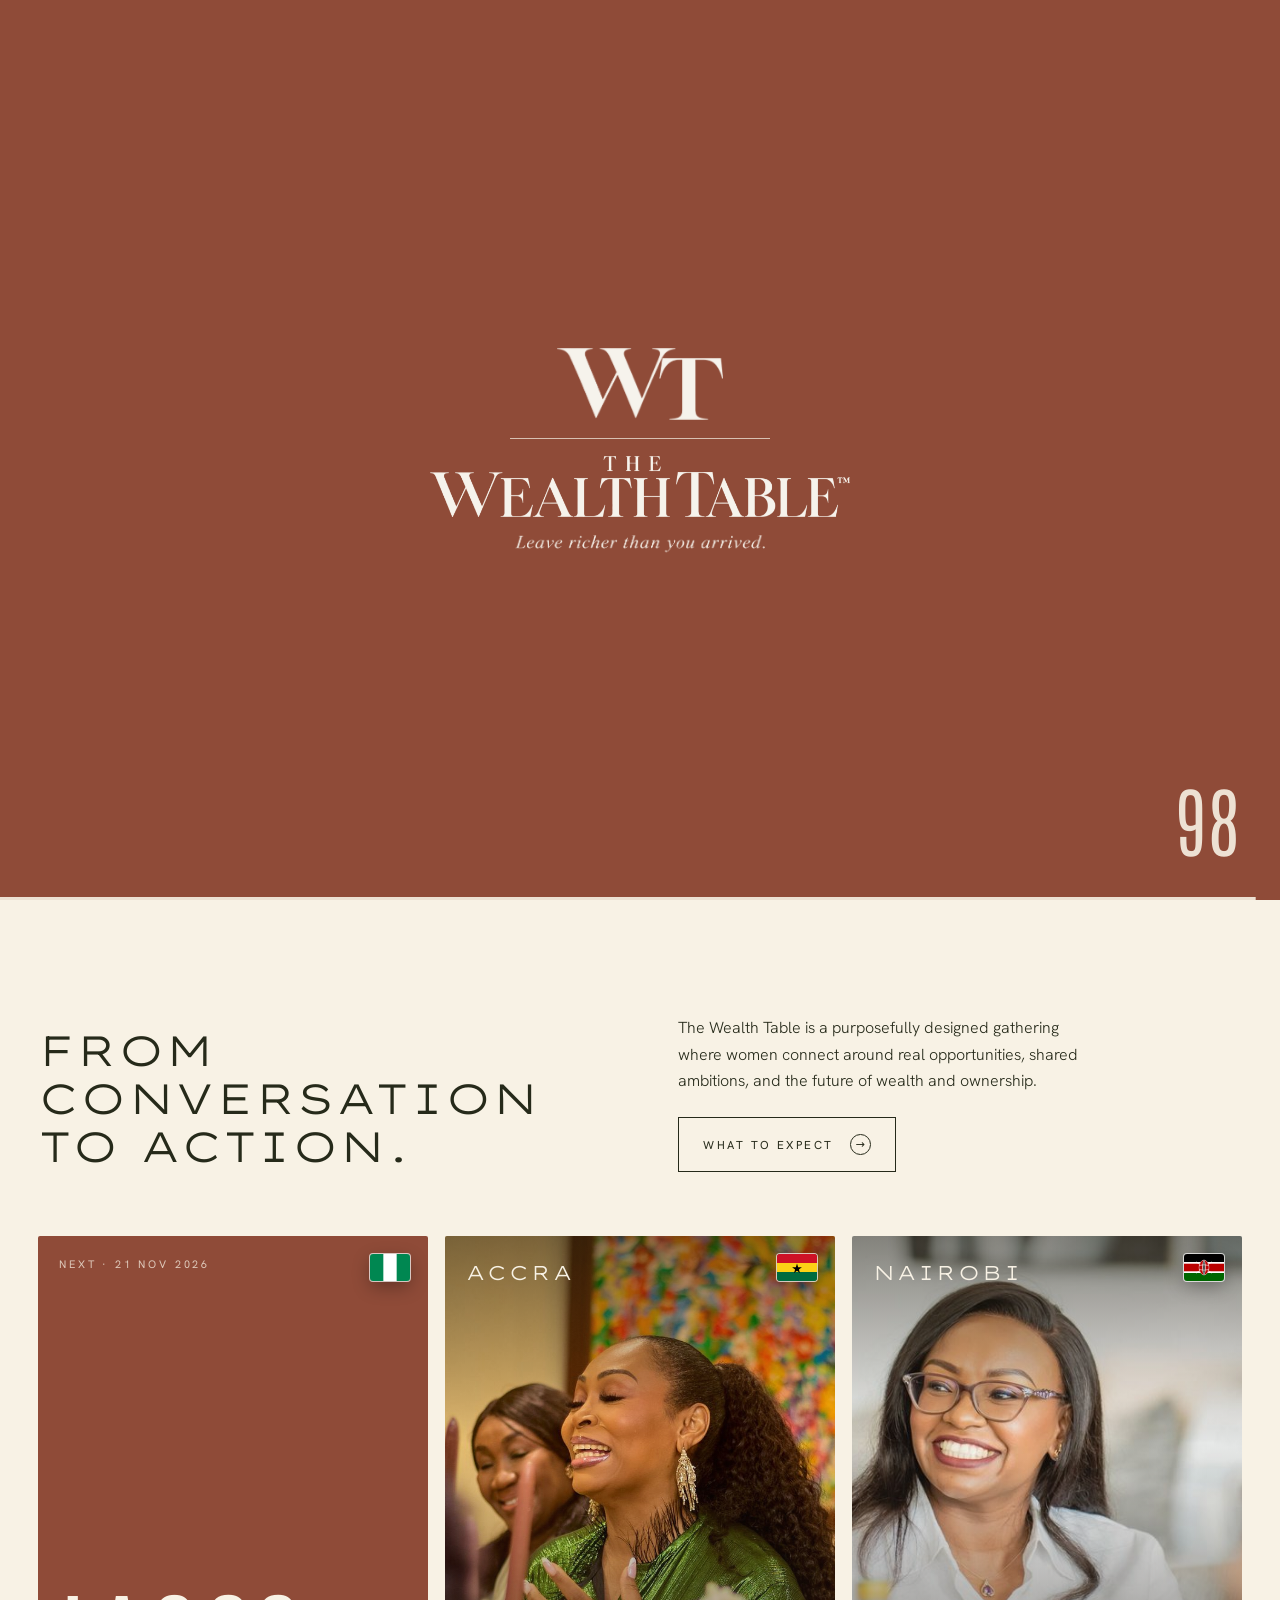
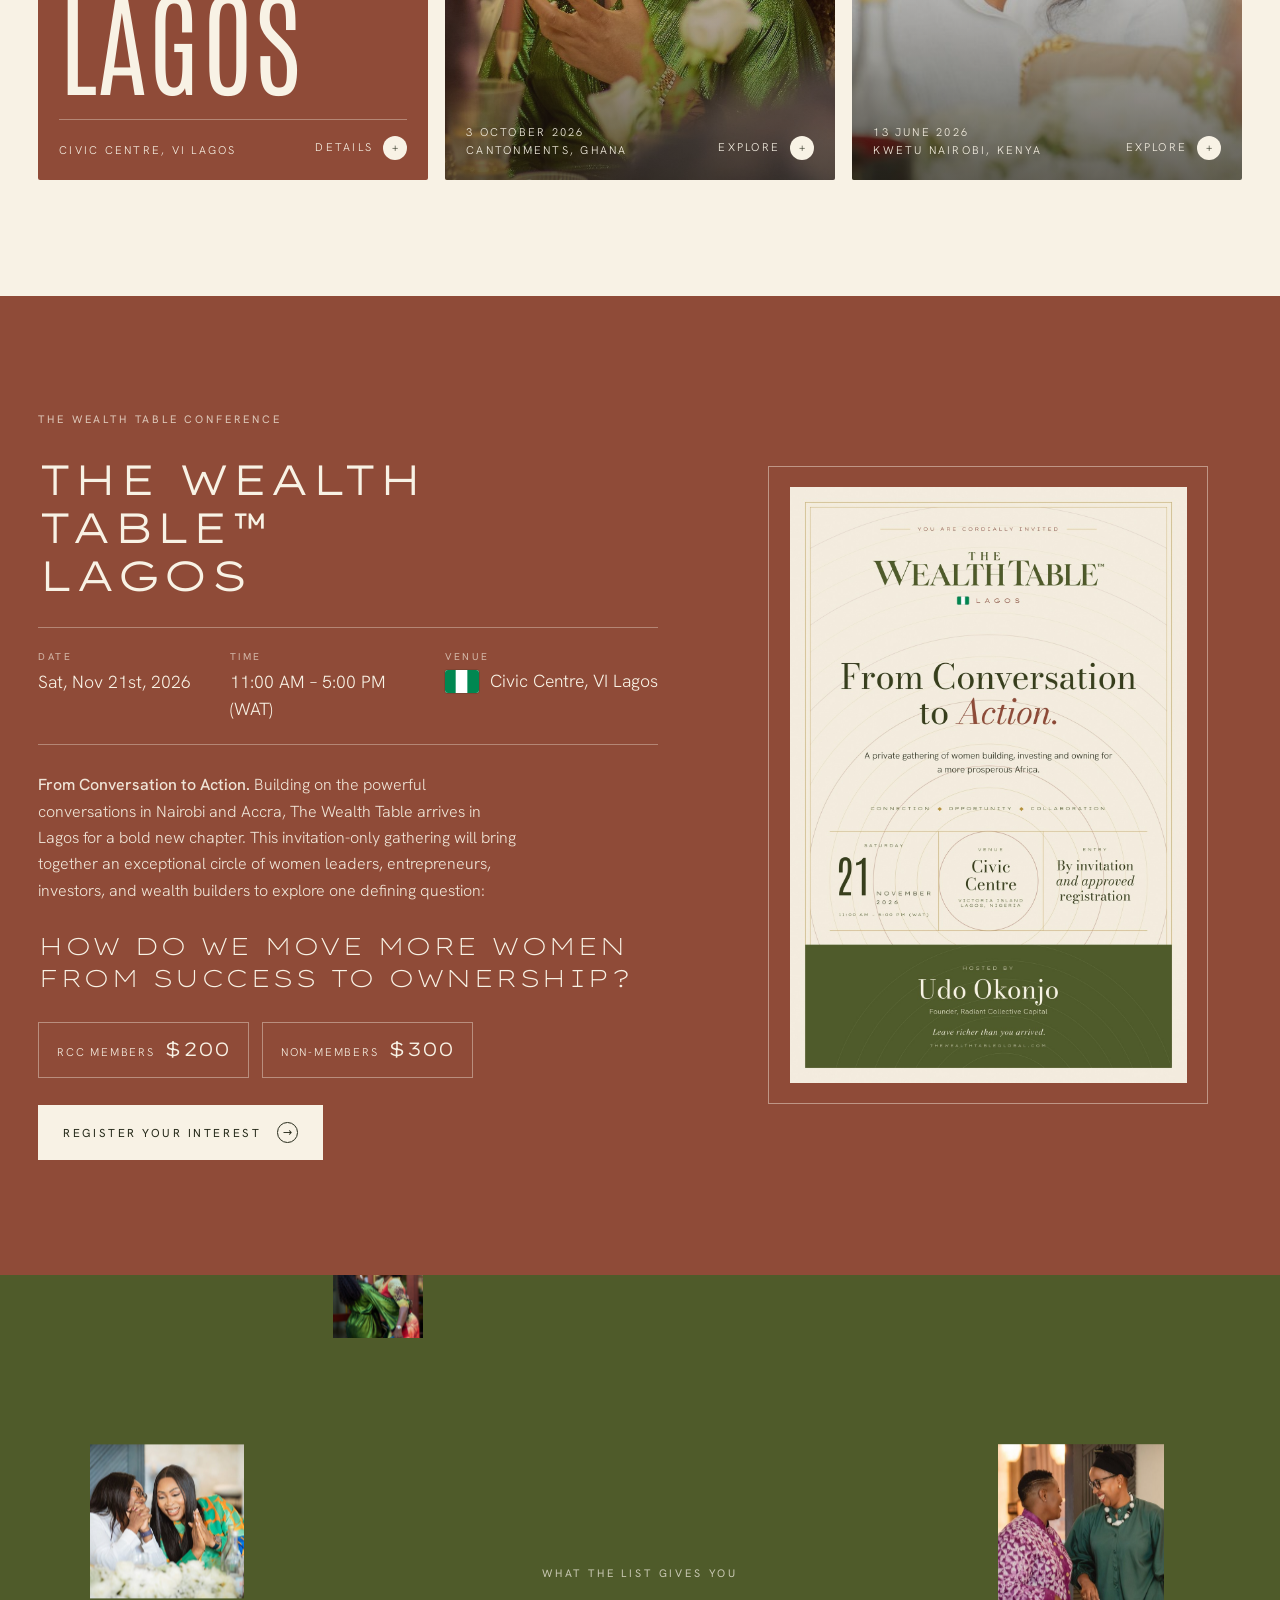
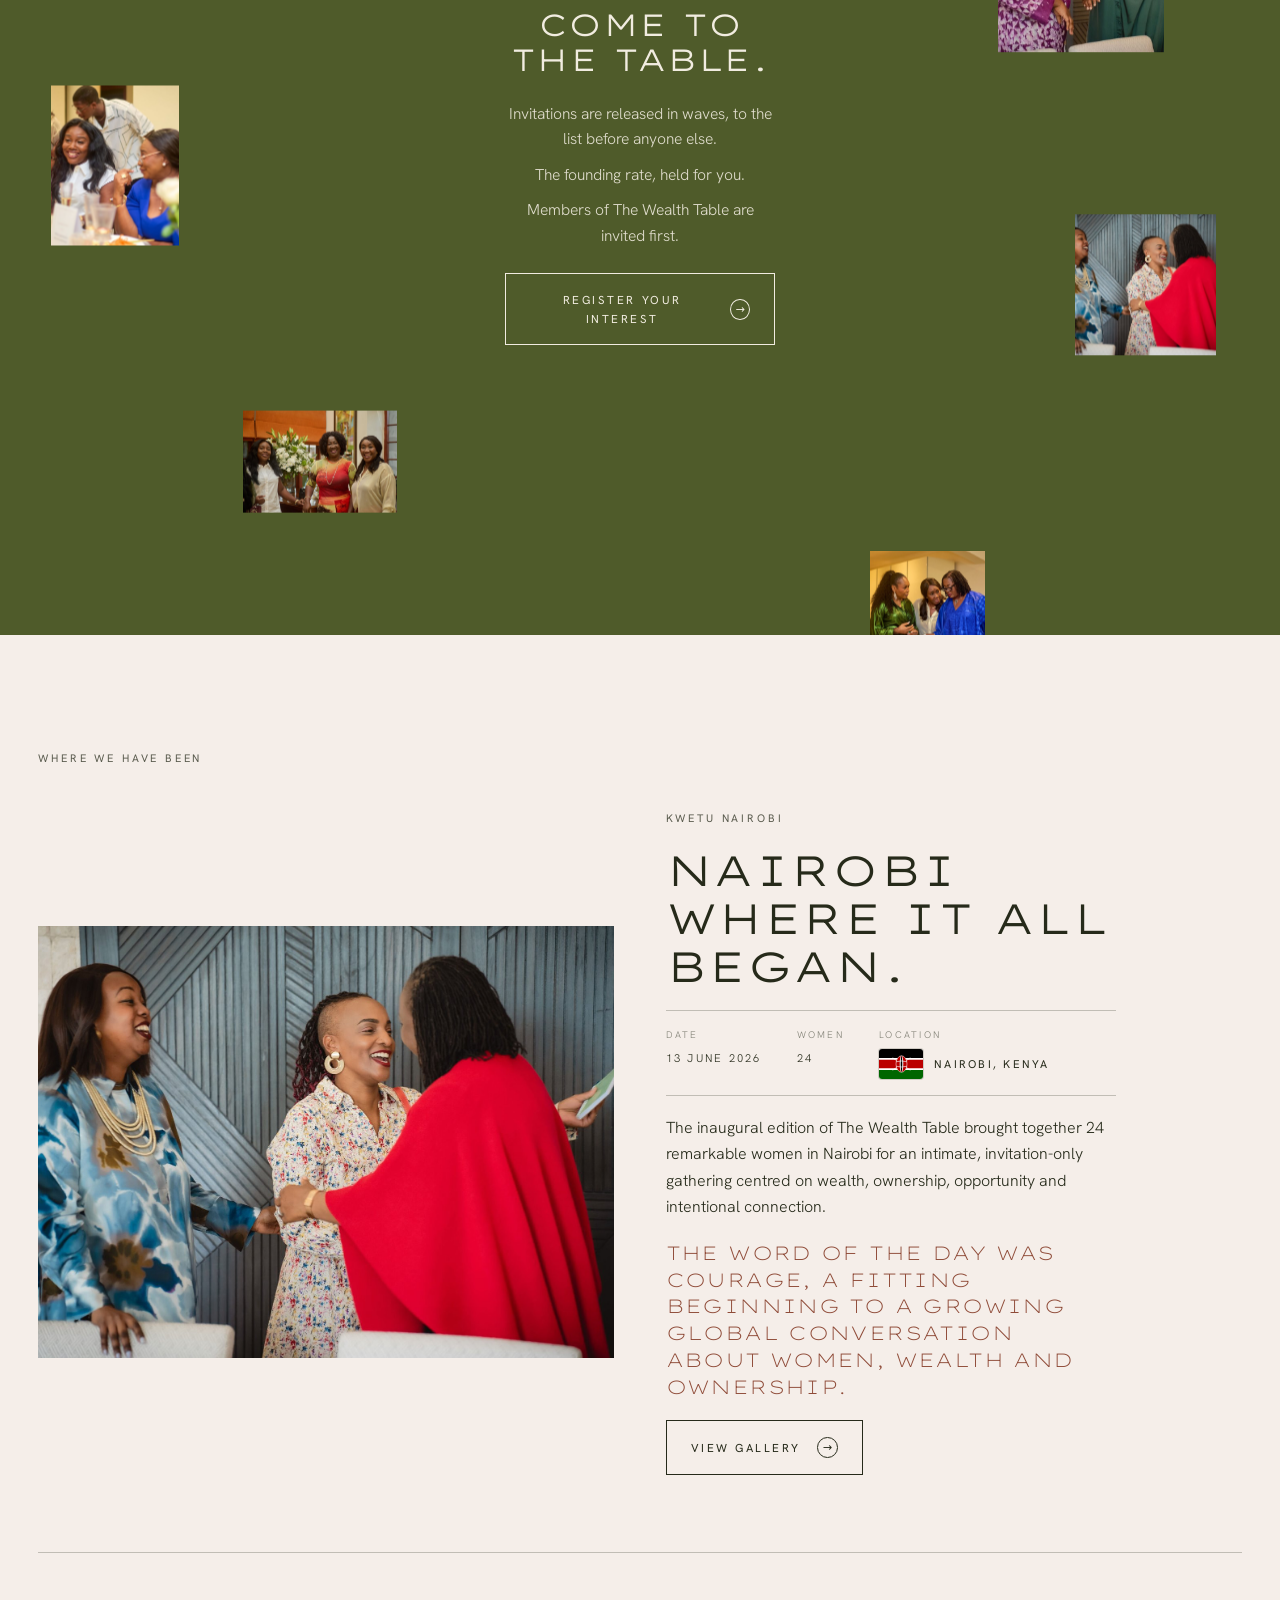
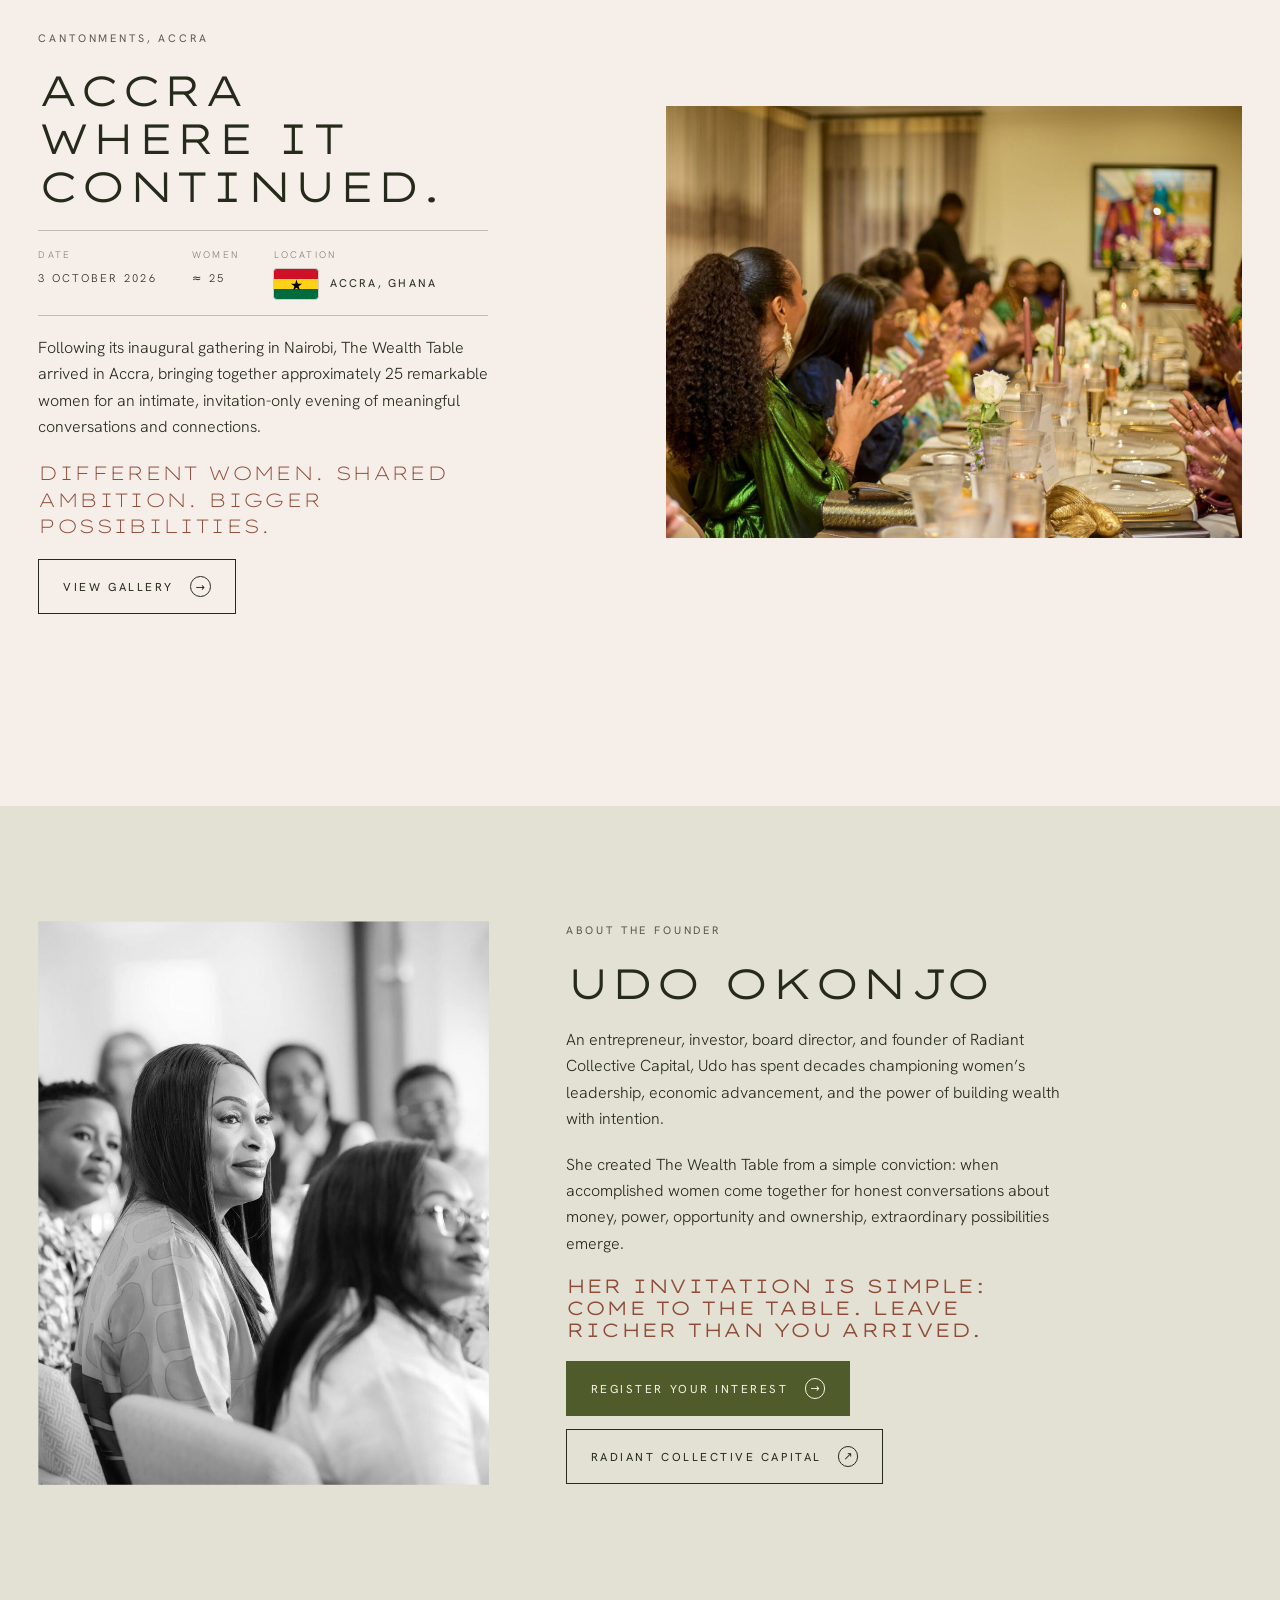
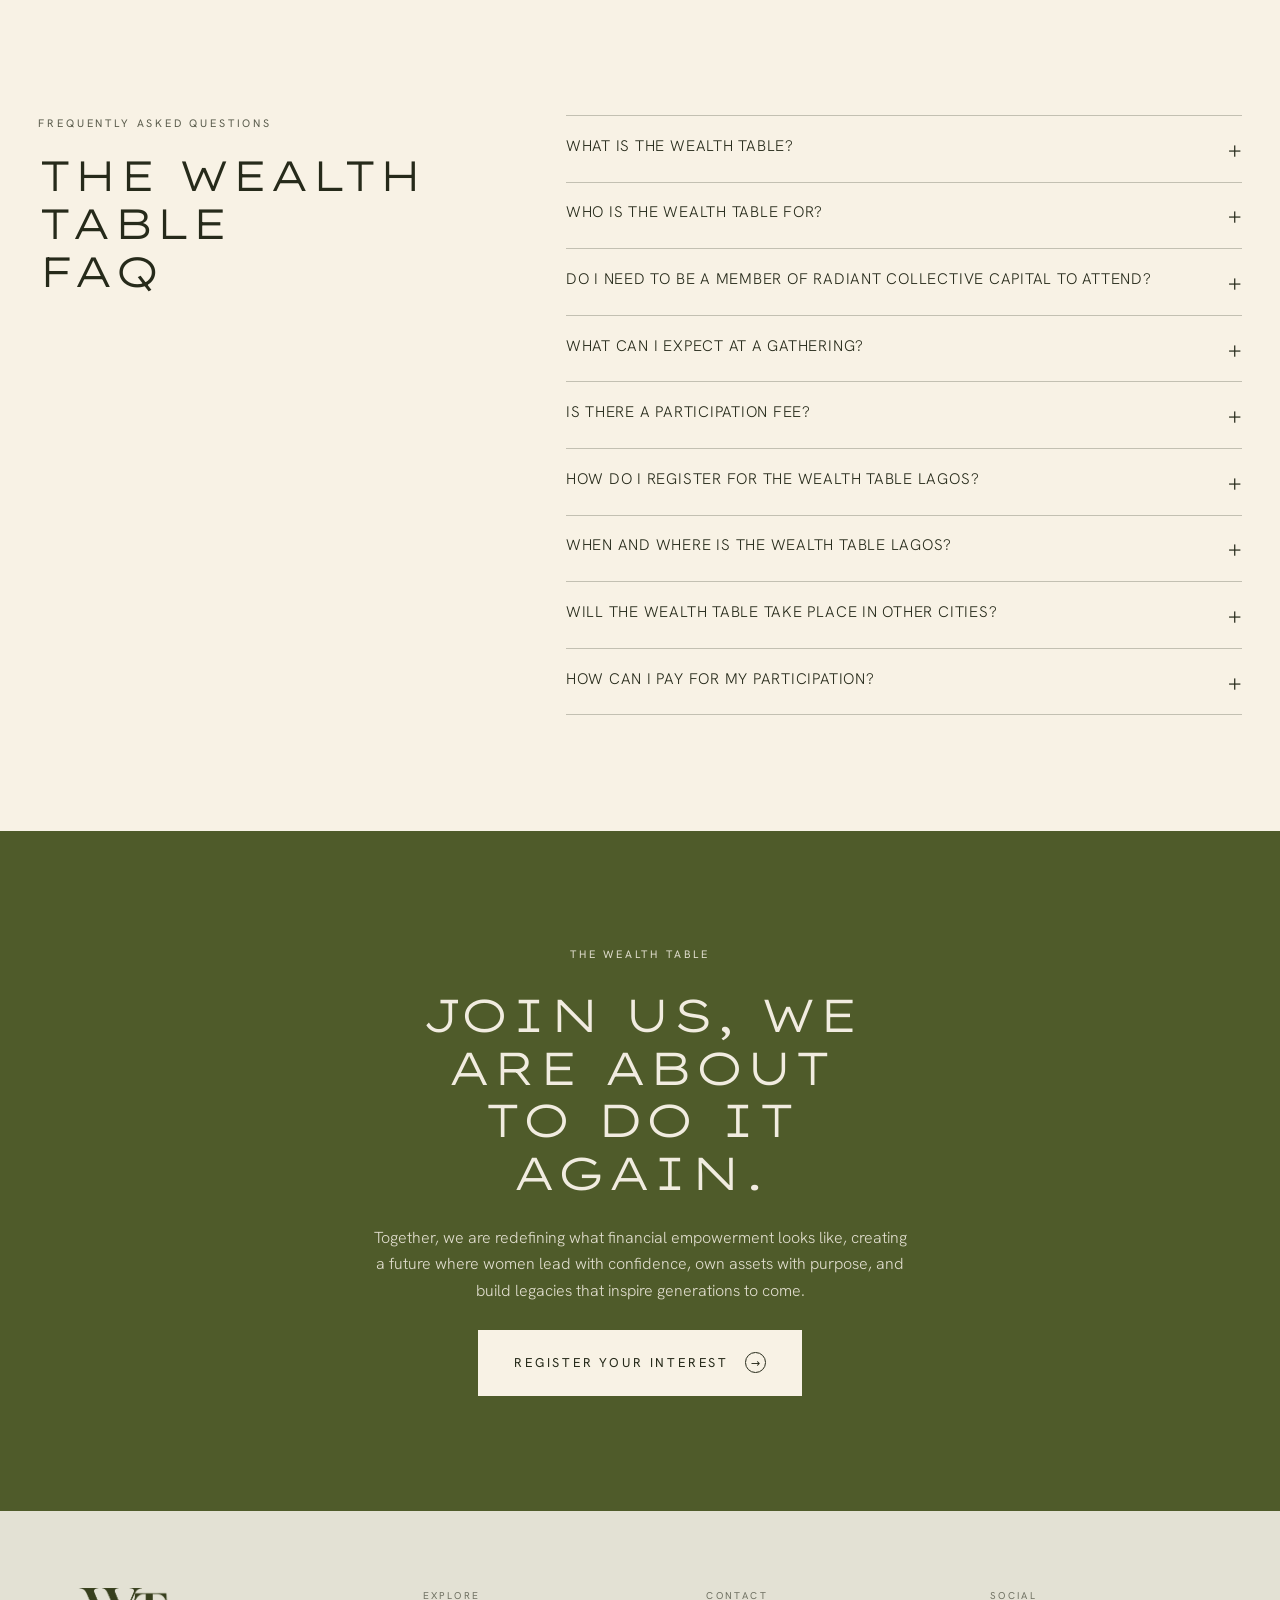
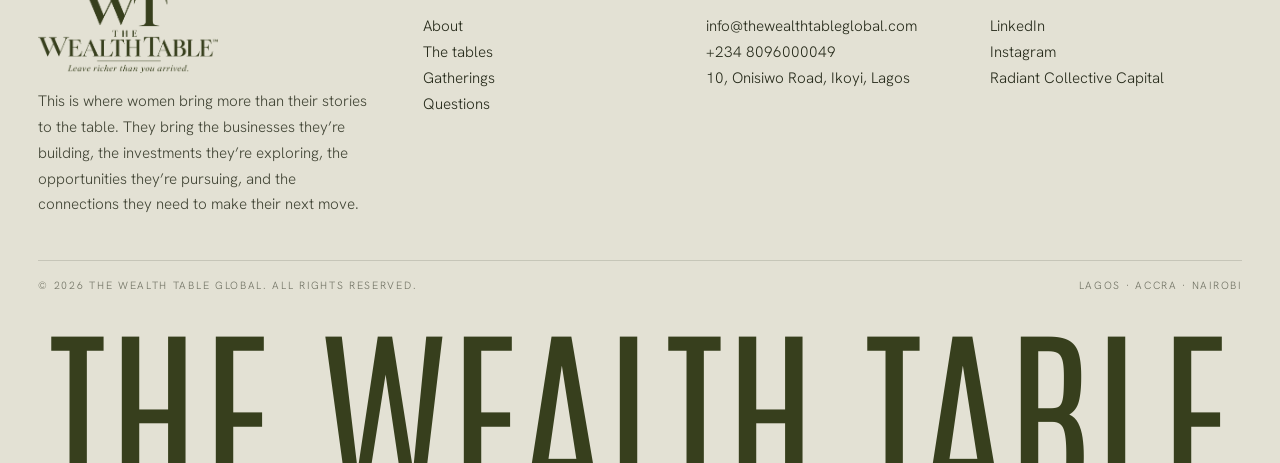
==== index.html @ d0b88f69 "Build the production website from concept 3, plus brand kit Website: Register buttons route to Luma " ====
<!doctype html>
<html lang="en" class="is-loading">
<head>
<meta charset="utf-8">
<meta name="viewport" content="width=device-width,initial-scale=1">
<title>The Wealth Table | Leave richer than you arrived.</title>
<meta name="description" content="An invitation-only gathering where women connect around real opportunities, shared ambitions and the future of wealth and ownership. Nairobi, Accra, Lagos.">
<meta name="theme-color" content="#8f4b38">
<link rel="apple-touch-icon" href="assets/img/apple-touch-icon.png">
<link rel="icon" href="assets/img/logo/wt-monogram-olive.png">
<meta property="og:type" content="website">
<meta property="og:title" content="The Wealth Table | Leave richer than you arrived.">
<meta property="og:description" content="An invitation-only gathering where women connect around real opportunities, shared ambitions and the future of wealth and ownership. Nairobi, Accra, Lagos.">
<meta property="og:image" content="/assets/img/og.jpg">
<meta name="twitter:card" content="summary_large_image">
<script type="application/ld+json">{"@context": "https://schema.org", "@type": "Event", "name": "The Wealth Table Lagos", "startDate": "2026-11-21T11:00:00+01:00", "endDate": "2026-11-21T17:00:00+01:00", "eventAttendanceMode": "https://schema.org/OfflineEventAttendanceMode", "eventStatus": "https://schema.org/EventScheduled", "location": {"@type": "Place", "name": "Civic Centre", "address": {"@type": "PostalAddress", "addressLocality": "Victoria Island, Lagos", "addressCountry": "NG"}}, "description": "An invitation-only gathering of women leaders, entrepreneurs, investors and wealth builders exploring one question: how do we move more women from success to ownership?", "organizer": {"@type": "Organization", "name": "The Wealth Table Global", "url": "/"}, "offers": [{"@type": "Offer", "name": "RCC member", "price": "200", "priceCurrency": "USD"}, {"@type": "Offer", "name": "Non-member", "price": "300", "priceCurrency": "USD"}]}</script>
<script>if(matchMedia("(prefers-reduced-motion: reduce)").matches)document.documentElement.classList.remove("is-loading")</script>
<link rel="stylesheet" href="assets/fonts/fonts.css">
<link rel="stylesheet" href="assets/css/base.css">
<link rel="stylesheet" href="assets/css/site.css">
</head>
<body>
<a class="skip" href="#about">Skip to content</a>
<div class="pre" aria-hidden="true">
  <div class="h t"></div><div class="h b"></div>
  <div class="c">
    <div class="m mono"><img src="assets/img/logo/wt-monogram-cream.png" alt="" width="777" height="338"></div>
    <div class="rule"></div>
    <div class="m word"><img src="assets/img/logo/wordmark-cream.png" alt="" width="1588" height="230"></div>
    <div class="tag"><img src="assets/img/logo/tagline-cream.png" alt="" width="1067" height="74"></div>
  </div>
  <div class="count">00</div><div class="bar"></div>
</div>
<noscript><style>.pre{display:none}.mask>span{transform:none!important}.nav,.dock{transform:translate(-50%,0)!important}[data-reveal]{opacity:1!important;transform:none!important}.veil{clip-path:none!important}html.is-loading,html.is-loading body{overflow:auto}</style></noscript>
<header class="nav" id="nav">
  <a class="reg" href="#" data-luma><span>Register interest</span></a>
  <a class="logo" href="#top" aria-label="The Wealth Table, home"><img class="c" src="assets/img/logo/wordmark-cream.png" alt="The Wealth Table" width="1588" height="230"><img class="k" src="assets/img/logo/wordmark-olive.png" alt="" width="1588" height="230"></a>
  <button class="bg" id="openMenu" aria-label="Open menu" aria-haspopup="dialog" aria-expanded="false"><i></i><i></i></button>
</header>
<div class="menu" id="menu" role="dialog" aria-modal="true" aria-label="Menu">
  <div class="top"><img src="assets/img/logo/wordmark-cream.png" alt="The Wealth Table" width="1588" height="230"><button id="closeMenu">Close</button></div>
  <nav aria-label="Menu">
    <a href="#top"><small>01</small>Home</a>
    <a href="#about"><small>02</small>About</a>
    <a href="#tables"><small>03</small>The tables</a>
    <a href="#faq"><small>04</small>Questions</a>
    <a class="nextbox" href="#lagos"><span><small>Lagos · 21 November 2026</small>View next event</span><span aria-hidden="true">→</span></a>
  </nav>
  <div class="foot"><span>info@thewealthtableglobal.com</span><span>+234 8096000049</span><span>10, Onisiwo Road, Ikoyi, Lagos</span></div>
</div>
<main id="top">
  <section class="hero" data-nb="rgba(3,9,13,.19)" data-fg="cream">
    <div class="bgi"><img src="assets/img/photos/a-6797.jpg" alt="Guests chatting at a candlelit table in Accra" width="1600" height="1155" fetchpriority="high" style="object-position:50% 55%"></div>
    <h1><span class="mask"><span style="--d:300">Leave richer</span></span><span class="mask"><span style="--d:440">than you arrived.</span></span></h1>
    <p class="sub"><span class="mask"><span style="--d:760">An invitation-only gathering of women building, investing and owning.</span></span></p>
    <a class="dock" href="#" data-luma aria-label="Register your interest for The Wealth Table Lagos">
      <span class="t"><b>Next gathering · Sat 21 November 2026 · Civic Centre, VI Lagos</b><span>Register your interest</span></span>
      <span class="go">Register <span aria-hidden="true">→</span></span>
    </a>
  </section>

  <section class="sec on-sand" id="about" data-nb="rgba(248,242,229,.6)" data-fg="ink">
    <div class="state">
      <h2 class="H" data-reveal>From conversation<br>to action.</h2>
      <div class="r" data-reveal style="--d:120"><p>The Wealth Table is a purposefully designed gathering where women connect around real opportunities, shared ambitions, and the future of wealth and ownership.</p><a class="btn" href="#faq" style="justify-self:start">What to expect <i>→</i></a></div>
    </div>
    <div class="cards" id="tables">
      <a class="tcard solid" href="#lagos" data-reveal><span class="tag">Next · 21 Nov 2026</span><span class="chip"><i class="flag"><img src="assets/img/flags/ng.svg" alt="Flag of Nigeria" width="90" height="60"></i></span><span class="big">Lagos</span><div class="b"><span>Civic Centre, VI Lagos</span><span>Details <i>+</i></span></div></a>
      <a class="tcard" href="#gatherings" data-reveal style="--d:100"><img src="assets/img/photos/a-6823-sm.jpg" alt="A guest speaking animatedly in Accra" width="770" height="900" loading="lazy" decoding="async" style="object-position:50% 25%"><span class="chip"><i class="flag"><img src="assets/img/flags/gh.svg" alt="Flag of Ghana" width="90" height="60"></i></span><h3>Accra</h3><div class="b"><span>3 October 2026<br>Cantonments, Ghana</span><span>Explore <i>+</i></span></div></a>
      <a class="tcard" href="#gatherings" data-reveal style="--d:200"><img src="assets/img/photos/n-10857-sm.jpg" alt="A guest smiling at the table in Nairobi" width="900" height="600" loading="lazy" decoding="async" style="object-position:36% 40%"><span class="chip"><i class="flag"><img src="assets/img/flags/ke.svg" alt="Flag of Kenya" width="90" height="60"></i></span><h3>Nairobi</h3><div class="b"><span>13 June 2026<br>Kwetu Nairobi, Kenya</span><span>Explore <i>+</i></span></div></a>
    </div>
  </section>

  <section class="sec on-terra" id="lagos" data-nb="rgba(143,75,56,.55)" data-fg="cream">
    <div class="split">
      <div class="tx">
        <p class="tag">The Wealth Table Conference</p>
        <h2 class="H" data-reveal>The Wealth Table™<br>Lagos</h2>
        <div class="facts"><div><b>Date</b><span>Sat, Nov 21st, 2026</span></div><div><b>Time</b><span>11:00 AM – 5:00 PM (WAT)</span></div><div><b>Venue</b><span class="loc"><i class="flag"><img src="assets/img/flags/ng.svg" alt="Flag of Nigeria" width="90" height="60"></i> Civic Centre, VI Lagos</span></div></div>
        <p style="max-width:54ch;opacity:.92"><b style="font-weight:500">From Conversation to Action.</b> Building on the powerful conversations in Nairobi and Accra, The Wealth Table arrives in Lagos for a bold new chapter. This invitation-only gathering will bring together an exceptional circle of women leaders, entrepreneurs, investors, and wealth builders to explore one defining question:</p>
        <p class="q">How do we move more women from success to ownership?</p>
        <div class="fees"><div>RCC members<b>$200</b></div><div>Non-members<b>$300</b></div></div>
        <div><a class="btn fill" href="#" data-luma>Register your interest <i>→</i></a></div>
      </div>
      <div class="pf" data-reveal><img src="assets/img/poster-lagos.jpg" alt="The Wealth Table Lagos invitation: Saturday 21 November 2026, Civic Centre, Victoria Island" width="1200" height="1800" loading="lazy" decoding="async"></div>
    </div>
  </section>

  <section class="sec on-olive cloud" id="cloud" data-nb="rgba(79,91,42,.55)" data-fg="cream" aria-label="Moments from the gatherings">
    <div class="s s1" data-par="0.12"><div class="ph"><img src="assets/img/photos/n-10840-sm.jpg" alt="Two guests sharing a laugh in Nairobi" width="900" height="600" loading="lazy" decoding="async"></div></div><div class="s s2" data-par="-0.08"><div class="ph"><img src="assets/img/photos/a-6618-sm.jpg" alt="Two guests embracing in Accra" width="770" height="900" loading="lazy" decoding="async"></div></div><div class="s s3" data-par="0.16"><div class="ph"><img src="assets/img/photos/n-10817-sm.jpg" alt="Two guests greeting each other in Nairobi" width="900" height="600" loading="lazy" decoding="async"></div></div><div class="s s4" data-par="-0.1"><div class="ph"><img src="assets/img/photos/a-6949-sm.jpg" alt="Two guests laughing at the table in Accra" width="900" height="650" loading="lazy" decoding="async"></div></div><div class="s s5" data-par="0.14"><div class="ph"><img src="assets/img/photos/n-10816-sm.jpg" alt="Three guests laughing together in Nairobi" width="900" height="600" loading="lazy" decoding="async"></div></div><div class="s s6" data-par="-0.12"><div class="ph"><img src="assets/img/photos/a-6626-sm.jpg" alt="Three guests posing together in Accra" width="900" height="650" loading="lazy" decoding="async"></div></div><div class="s s7" data-par="0.1"><div class="ph"><img src="assets/img/photos/a-6917-sm.jpg" alt="Three guests chatting by the buffet in Accra" width="900" height="649" loading="lazy" decoding="async"></div></div>
    <div class="mid"><p class="tag">What the list gives you</p><h2 class="H" data-reveal>Come to<br>the table.</h2><div class="gv"><p>Invitations are released in waves, to the list before anyone else.</p><p>The founding rate, held for you.</p><p>Members of The Wealth Table are invited first.</p></div><a class="btn" href="#" data-luma>Register your interest <i>→</i></a></div>
  </section>

  <section class="sec on-blush" id="gatherings" data-nb="rgba(245,238,233,.6)" data-fg="ink">
    <p class="tag" style="margin-bottom:2.6rem">Where we have been</p>
    <article class="gath" id="nairobi">
        <div class="im" data-reveal><div class="ph"><img src="assets/img/photos/n-10816.jpg" alt="Three guests laughing together in Nairobi" width="1600" height="1067" loading="lazy" decoding="async" style="object-position:50% 45%"></div></div>
        <div class="tx" data-reveal style="--d:120">
          <p class="tag">Kwetu Nairobi</p>
          <h3 class="H">Nairobi<br>Where It All Began.</h3>
          <div class="meta">
            <div><span>Date</span>13 June 2026</div>
            <div><span>Women</span>24</div>
            <div class="loc"><span>Location</span><div><i class="flag lg"><img src="assets/img/flags/ke.svg" alt="Flag of Kenya" width="90" height="60"></i><b>Nairobi, Kenya</b></div></div>
          </div>
          <p>The inaugural edition of The Wealth Table brought together 24 remarkable women in Nairobi for an intimate, invitation-only gathering centred on wealth, ownership, opportunity and intentional connection.</p>
          <p class="pull">The word of the day was Courage, a fitting beginning to a growing global conversation about women, wealth and ownership.</p>
          <div class="acts"><a class="btn" href="gallery/nairobi/">View gallery <i>→</i></a></div>
        </div>
      </article>
    <article class="gath rev" id="accra">
        <div class="im" data-reveal><div class="ph"><img src="assets/img/photos/a-6762.jpg" alt="Guests applauding at a long candlelit table in Accra" width="1600" height="1155" loading="lazy" decoding="async" style="object-position:50% 45%"></div></div>
        <div class="tx" data-reveal style="--d:120">
          <p class="tag">Cantonments, Accra</p>
          <h3 class="H">Accra<br>Where It Continued.</h3>
          <div class="meta">
            <div><span>Date</span>3 October 2026</div>
            <div><span>Women</span>≈ 25</div>
            <div class="loc"><span>Location</span><div><i class="flag lg"><img src="assets/img/flags/gh.svg" alt="Flag of Ghana" width="90" height="60"></i><b>Accra, Ghana</b></div></div>
          </div>
          <p>Following its inaugural gathering in Nairobi, The Wealth Table arrived in Accra, bringing together approximately 25 remarkable women for an intimate, invitation-only evening of meaningful conversations and connections.</p>
          <p class="pull">Different women. Shared ambition. Bigger possibilities.</p>
          <div class="acts"><a class="btn" href="gallery/accra/">View gallery <i>→</i></a></div>
        </div>
      </article>
  </section>

  <section class="sec on-stone" id="host" data-nb="rgba(227,225,212,.6)" data-fg="ink">
    <div class="founder">
      <div class="ph veil"><img src="assets/img/photos/n-10849.jpg" alt="A guest listening at the Nairobi table" width="1600" height="1067" loading="lazy" decoding="async" style="object-position:42% 40%"></div>
      <div class="tx"><p class="tag">About the founder</p><h2 class="H">Udo Okonjo</h2><p>An entrepreneur, investor, board director, and founder of Radiant Collective Capital, Udo has spent decades championing women’s leadership, economic advancement, and the power of building wealth with intention.</p><p>She created The Wealth Table from a simple conviction: when accomplished women come together for honest conversations about money, power, opportunity and ownership, extraordinary possibilities emerge.</p><p class="H" style="font-size:clamp(.95rem,1.5vw,1.3rem);color:var(--terra)">Her invitation is simple: Come to the table. Leave richer than you arrived.</p>
        <div style="display:flex;gap:.8rem;flex-wrap:wrap"><a class="btn dark" href="#" data-luma>Register your interest <i>→</i></a><a class="btn" href="https://radiantcollectivecapital.vercel.app" target="_blank" rel="noopener">Radiant Collective Capital <i>↗</i></a></div></div>
    </div>
  </section>

  <section class="sec on-sand" id="faq" data-nb="rgba(248,242,229,.6)" data-fg="ink">
    <div class="faqs"><div><p class="tag">Frequently asked questions</p><h2 class="H" style="margin-top:1.2rem">The Wealth Table<br>FAQ</h2></div><div class="faq"><details><summary>What is The Wealth Table?</summary><p>The Wealth Table is a purposefully designed gathering where women connect around real opportunities, shared ambitions, and the future of wealth and ownership. It’s a place to bring what you’re building, explore what’s next, and connect with women whose knowledge, experience, relationships, and resources can open new possibilities. From business opportunities and investments to strategic partnerships and valuable introductions, The Wealth Table creates the environment for connections to become meaningful action.</p></details><details><summary>Who is The Wealth Table for?</summary><p>The Wealth Table is for women who are building, investing, leading, creating and ready to make their next significant move. Whether you’re an entrepreneur exploring expansion, a professional building wealth, an investor seeking new perspectives or a leader looking to turn influence into ownership, there is a place for you at the table.</p></details><details><summary>Do I need to be a member of Radiant Collective Capital to attend?</summary><p>No. The Wealth Table welcomes both RCC members and non-members. RCC members enjoy preferential participation rates.</p></details><details><summary>What can I expect at a gathering?</summary><p>Expect an immersive experience built around meaningful connections, practical insights and real opportunities. Come prepared to share what you’re working on, the opportunities you’re exploring, the challenges you’re navigating and the kind of connections that could help you move forward. You may discover a potential collaborator, gain valuable investment intelligence, make an important introduction or uncover an opportunity you hadn’t previously considered. Rather than conventional conference presentations or sales pitches, the focus is on participation, contribution and making things happen.</p></details><details><summary>Is there a participation fee?</summary><p>Yes. Participation fees vary by city and gathering. For The Wealth Table Lagos, participation is $200 for RCC members and $300 for non-members. Both rates provide access to the same premium gathering and experience.</p></details><details><summary>How do I register for The Wealth Table Lagos?</summary><p>Click “Register for Lagos,” complete the registration form, select your applicable participation rate, and proceed to payment. Your registration will be confirmed following successful payment, subject to availability.</p></details><details><summary>When and where is The Wealth Table Lagos?</summary><p>Saturday, 21 November 2026, at the Civic Centre, Victoria Island, Lagos, from 11:00 AM to 5:00 PM (WAT).</p></details><details><summary>Will The Wealth Table take place in other cities?</summary><p>Yes. Following our inaugural gathering in Nairobi and our second gathering in Accra, The Wealth Table continues to expand across Africa and beyond, creating new spaces for women to connect, collaborate and unlock opportunities.</p></details><details><summary>How can I pay for my participation?</summary><p>Participation fees are listed in US dollars, with the option to pay in Nigerian naira at the applicable local rate. Secure online payment options and the applicable amounts will be displayed during registration. Your participation will be confirmed once payment has been successfully completed.</p></details></div></div>
  </section>

  <section class="sec on-olive" id="register" data-nb="rgba(79,91,42,.55)" data-fg="cream">
    <div class="cta-big">
      <p class="tag">The Wealth Table</p>
      <h2 class="H" data-reveal>Join us, we are about<br>to do it again.</h2>
      <p>Together, we are redefining what financial empowerment looks like, creating a future where women lead with confidence, own assets with purpose, and build legacies that inspire generations to come.</p>
      <a class="btn fill xl" href="#" data-luma>Register your interest <i>→</i></a>
    </div>
  </section>
</main>
<footer data-nb="rgba(227,225,212,.6)" data-fg="ink">
  <div class="fg">
    <div><img src="assets/img/logo/lockup-full-olive.png" alt="The Wealth Table. Leave richer than you arrived." width="180" height="85" style="width:180px;height:auto;margin-bottom:1rem"><p>This is where women bring more than their stories to the table. They bring the businesses they’re building, the investments they’re exploring, the opportunities they’re pursuing, and the connections they need to make their next move.</p></div>
    <div><b>Explore</b><a href="#about">About</a><br><a href="#tables">The tables</a><br><a href="#gatherings">Gatherings</a><br><a href="#faq">Questions</a></div>
    <div><b>Contact</b><a href="mailto:info@thewealthtableglobal.com">info@thewealthtableglobal.com</a><br>+234 8096000049<br>10, Onisiwo Road, Ikoyi, Lagos</div>
    <div><b>Social</b><a href="https://ng.linkedin.com/in/udomaryanneokonjo" target="_blank" rel="noopener">LinkedIn</a><br><a href="https://www.instagram.com/udo_okonjo" target="_blank" rel="noopener">Instagram</a><br><a href="https://radiantcollectivecapital.vercel.app" target="_blank" rel="noopener">Radiant Collective Capital</a></div>
  </div>
  <div class="fb"><span>© 2026 The Wealth Table Global. All rights reserved.</span><span>Lagos · Accra · Nairobi</span></div>
  <div class="fw" aria-hidden="true">The Wealth Table</div>
</footer>
<script src="assets/js/config.js"></script>
<script src="assets/js/site.js" defer></script>
</body>
</html>
---- assets/fonts/fonts.css ----
@font-face {
  font-family: 'Lexend Zetta';
  font-style: normal;
  font-weight: 200;
  font-display: swap;
  src: url(LexendZetta-normal-200.woff2) format('woff2');
  unicode-range: U+0000-00FF, U+0131, U+0152-0153, U+02BB-02BC, U+02C6, U+02DA, U+02DC, U+0304, U+0308, U+0329, U+2000-206F, U+20AC, U+2122, U+2191, U+2193, U+2212, U+2215, U+FEFF, U+FFFD;
}
@font-face {
  font-family: 'Lexend Zetta';
  font-style: normal;
  font-weight: 300;
  font-display: swap;
  src: url(LexendZetta-normal-300.woff2) format('woff2');
  unicode-range: U+0000-00FF, U+0131, U+0152-0153, U+02BB-02BC, U+02C6, U+02DA, U+02DC, U+0304, U+0308, U+0329, U+2000-206F, U+20AC, U+2122, U+2191, U+2193, U+2212, U+2215, U+FEFF, U+FFFD;
}
@font-face {
  font-family: 'Lexend Zetta';
  font-style: normal;
  font-weight: 400;
  font-display: swap;
  src: url(LexendZetta-normal-400.woff2) format('woff2');
  unicode-range: U+0000-00FF, U+0131, U+0152-0153, U+02BB-02BC, U+02C6, U+02DA, U+02DC, U+0304, U+0308, U+0329, U+2000-206F, U+20AC, U+2122, U+2191, U+2193, U+2212, U+2215, U+FEFF, U+FFFD;
}
@font-face {
  font-family: 'Hanken Grotesk';
  font-style: normal;
  font-weight: 300;
  font-display: swap;
  src: url(HankenGrotesk-normal-300.woff2) format('woff2');
  unicode-range: U+0000-00FF, U+0131, U+0152-0153, U+02BB-02BC, U+02C6, U+02DA, U+02DC, U+0304, U+0308, U+0329, U+2000-206F, U+20AC, U+2122, U+2191, U+2193, U+2212, U+2215, U+FEFF, U+FFFD;
}
@font-face {
  font-family: 'Hanken Grotesk';
  font-style: normal;
  font-weight: 400;
  font-display: swap;
  src: url(HankenGrotesk-normal-400.woff2) format('woff2');
  unicode-range: U+0000-00FF, U+0131, U+0152-0153, U+02BB-02BC, U+02C6, U+02DA, U+02DC, U+0304, U+0308, U+0329, U+2000-206F, U+20AC, U+2122, U+2191, U+2193, U+2212, U+2215, U+FEFF, U+FFFD;
}
@font-face {
  font-family: 'Hanken Grotesk';
  font-style: normal;
  font-weight: 500;
  font-display: swap;
  src: url(HankenGrotesk-normal-500.woff2) format('woff2');
  unicode-range: U+0000-00FF, U+0131, U+0152-0153, U+02BB-02BC, U+02C6, U+02DA, U+02DC, U+0304, U+0308, U+0329, U+2000-206F, U+20AC, U+2122, U+2191, U+2193, U+2212, U+2215, U+FEFF, U+FFFD;
}
@font-face {
  font-family: 'Antonio';
  font-style: normal;
  font-weight: 300;
  font-display: swap;
  src: url(Antonio-normal-300.woff2) format('woff2');
  unicode-range: U+0000-00FF, U+0131, U+0152-0153, U+02BB-02BC, U+02C6, U+02DA, U+02DC, U+0304, U+0308, U+0329, U+2000-206F, U+20AC, U+2122, U+2191, U+2193, U+2212, U+2215, U+FEFF, U+FFFD;
}
@font-face {
  font-family: 'Antonio';
  font-style: normal;
  font-weight: 400;
  font-display: swap;
  src: url(Antonio-normal-400.woff2) format('woff2');
  unicode-range: U+0000-00FF, U+0131, U+0152-0153, U+02BB-02BC, U+02C6, U+02DA, U+02DC, U+0304, U+0308, U+0329, U+2000-206F, U+20AC, U+2122, U+2191, U+2193, U+2212, U+2215, U+FEFF, U+FFFD;
}
---- assets/css/base.css ----
/* Shared base only: reset, motion helpers, logo mask, FAQ, lightbox, registration modal skeleton.
   Every concept supplies its own tokens, type, layout and look. */
*,*::before,*::after{box-sizing:border-box}
html{-webkit-text-size-adjust:100%;scroll-behavior:smooth}
body{margin:0;background:var(--bg);color:var(--ink);font-family:var(--sans);-webkit-font-smoothing:antialiased;text-rendering:optimizeLegibility;overflow-x:hidden}
img{display:block;max-width:100%}
a{color:inherit;text-decoration:none}
button{font:inherit;color:inherit;background:none;border:0;cursor:pointer;padding:0}
h1,h2,h3,h4,p,figure,ul,ol,dl,dd{margin:0;padding:0}
ul,ol{list-style:none}
:focus-visible{outline:2px solid var(--accent,currentColor);outline-offset:3px}
[hidden]{display:none!important}
.sr{position:absolute;width:1px;height:1px;overflow:hidden;clip:rect(0 0 0 0);white-space:nowrap}
.ph{overflow:hidden;position:relative;background:var(--tint,#d8d3cb)}
.ph>img{width:100%;height:100%;object-fit:cover}

/* motion helpers */
[data-reveal]{opacity:0;transform:translateY(24px);transition:opacity 1s cubic-bezier(.22,1,.36,1) calc(var(--d,0)*1ms),transform 1s cubic-bezier(.22,1,.36,1) calc(var(--d,0)*1ms)}
[data-reveal].is-in{opacity:1;transform:none}
.mask{display:block;overflow:hidden;padding-bottom:.1em;margin-bottom:-.1em}
.mask>span{display:block;transform:translateY(110%);transition:transform 1.2s cubic-bezier(.22,1,.36,1) calc(var(--d,0)*1ms)}
.is-loaded .hero .mask>span,.mask.is-in>span{transform:none}
.veil{clip-path:inset(0 0 100% 0);transition:clip-path 1.4s cubic-bezier(.76,0,.24,1)}
.veil.is-in{clip-path:inset(0)}
@media (prefers-reduced-motion:reduce){
  *{animation:none!important;transition-duration:.01ms!important;scroll-behavior:auto!important}
  [data-reveal]{opacity:1;transform:none}.mask>span{transform:none}.veil{clip-path:none}
}

/* FAQ */
.faq details{border-top:1px solid var(--line)}
.faq details:last-child{border-bottom:1px solid var(--line)}
.faq summary{list-style:none;cursor:pointer;display:flex;justify-content:space-between;gap:1.5rem;align-items:flex-start;padding:1.3rem 0;line-height:1.3}
.faq summary::-webkit-details-marker{display:none}
.faq summary::after{content:"+";flex:none;font-size:1.5rem;line-height:1;transition:transform .35s cubic-bezier(.22,1,.36,1)}
.faq details[open] summary::after{transform:rotate(45deg)}
.faq details p{padding:0 0 1.5rem;max-width:66ch;line-height:1.7;opacity:.85}

/* lightbox */
.lb{position:fixed;inset:0;z-index:400;background:rgba(18,16,14,.94);display:grid;place-items:center}
.lb img{max-width:92vw;max-height:88vh;object-fit:contain}
.lb button{position:absolute;color:#fff;font-size:2.4rem;line-height:1;padding:1rem;opacity:.8}
.lb button:hover{opacity:1}
.lb-x{top:.6rem;right:.9rem}.lb-p{left:.4rem;top:50%}.lb-n{right:.4rem;top:50%}

/* forms (fields restyled per concept) */
.wl{display:grid;gap:1rem}
.wl label{display:grid;gap:.3rem}
.wl input,.wl select{font:inherit;color:inherit;background:transparent;border:0;border-radius:0;width:100%;appearance:none;-webkit-appearance:none}
.wl select option{color:#111}
.wl small{line-height:1.5;opacity:.65}
.demo-note{font-size:.68rem;letter-spacing:.1em;text-transform:uppercase;opacity:.5}
---- assets/css/site.css ----
/* The Wealth Table: site styles (concept 3 base) */
/* CONCEPT 3 · after Ballena Cabo (+ Tengile MalaMala)
   Palette: sand #f8f2e5 + terracotta #8f4b38 (Ballena), olive #4f5b2a + blush #f5eee9 + stone #e3e1d4 (Tengile)
   Taken from Ballena: the 600x50 floating glass nav (outlined button / centred wordmark / two-line menu) that re-tints per section,
   whole-section colour changes, wide all-caps headlines, three tall cards, B&W portrait, underline-only newsletter, giant condensed footer wordmark.
   Taken from Tengile: indented second headline line, scattered small-image cloud around centred text, calm blush/olive pairing. */
:root{--sand:#f8f2e5;--terra:#8f4b38;--olive:#4f5b2a;--olive-d:#373f1d;--blush:#f5eee9;--stone:#e3e1d4;--ink:#262a1a;
  --bg:var(--sand);--accent:#8f4b38;--line:rgba(38,42,26,.25);
  --sans:"Hanken Grotesk",system-ui,sans-serif;--wide:"Lexend Zetta","Hanken Grotesk",sans-serif;--cond:"Antonio","Arial Narrow",sans-serif;--pad:clamp(1.1rem,3vw,3rem);--ease:cubic-bezier(.22,1,.36,1)}
body{font-weight:300;font-size:1rem;line-height:1.65}
.H{font-family:var(--wide);font-weight:300;text-transform:uppercase;letter-spacing:.015em;line-height:1.14;font-size:clamp(1.5rem,3.3vw,3.8rem)}
.tag{font-size:.68rem;letter-spacing:.26em;text-transform:uppercase;font-weight:400;opacity:.75}
.sec{padding:clamp(4.5rem,9vw,9rem) var(--pad);position:relative}
.on-sand{background:var(--sand);color:var(--ink)}.on-terra{background:var(--terra);color:#f8f2e5}.on-olive{background:var(--olive);color:#f1ece0}.on-blush{background:var(--blush);color:var(--ink)}.on-stone{background:var(--stone);color:var(--ink)}
.btn{display:inline-flex;align-items:center;gap:1rem;border:1px solid currentColor;padding:1rem 1.5rem;font-size:.72rem;letter-spacing:.22em;text-transform:uppercase;font-weight:400;transition:background .4s,color .4s,gap .5s var(--ease)}
.btn:hover{gap:1.6rem;background:#f8f2e5;color:var(--ink)}
.on-sand .btn:hover,.on-blush .btn:hover,.on-stone .btn:hover{background:var(--ink);color:var(--sand)}
.btn.fill{background:#f8f2e5;color:var(--ink);border-color:#f8f2e5}.btn.fill:hover{background:transparent;color:#f8f2e5}
.btn.dark{background:var(--olive);color:#f8f2e5;border-color:var(--olive)}.btn.dark:hover{background:transparent;color:var(--olive)}
.btn i{font-style:normal;width:1.3rem;height:1.3rem;border-radius:50%;border:1px solid currentColor;display:grid;place-items:center;font-size:.7rem;letter-spacing:0}

/* THE NAV: 600 x 50, fixed, centred, glass, 5px radius (measured on Ballena) */
.nav{position:fixed;top:13px;left:50%;transform:translateX(-50%);width:min(600px,calc(100vw - 20px));height:50px;z-index:100;border-radius:5px;display:grid;grid-template-columns:1fr auto 1fr;align-items:center;padding:0 .75rem 0 .2rem;color:var(--fg,#f8f2e5);background:var(--nb,rgba(3,9,13,.19));backdrop-filter:blur(25px);-webkit-backdrop-filter:blur(25px);transition:background .6s var(--ease),color .6s var(--ease)}
.nav .reg{justify-self:start;height:42px;display:flex;align-items:center;padding:0 1rem;border:1px solid currentColor;border-radius:3px;font-size:.6rem;letter-spacing:.2em;text-transform:uppercase;font-weight:500;margin-left:.15rem;white-space:nowrap;transition:background .3s,color .3s}
.nav .reg:hover{background:currentColor}.nav .reg:hover span{color:var(--nbtxt,#262a1a)}
.nav .logo{justify-self:center;line-height:0;position:relative;height:17px;width:150px}
.nav .logo img{position:absolute;inset:0;width:100%;height:100%;object-fit:contain;transition:opacity .5s}
.nav .logo .k{opacity:0}.nav.dark .logo .c{opacity:0}.nav.dark .logo .k{opacity:1}
.nav .bg{justify-self:end;width:34px;height:34px;display:grid;place-content:center;gap:6px}.nav .bg i{display:block;width:26px;height:1px;background:currentColor}
@media(max-width:440px){.nav .reg{padding:0 .55rem;font-size:.52rem;letter-spacing:.1em}.nav .logo{width:112px}}
.menu{position:fixed;inset:0;z-index:300;background:var(--terra);color:#f8f2e5;display:grid;grid-template-rows:auto 1fr auto;padding:1.2rem var(--pad) var(--pad);clip-path:inset(0 0 100% 0);visibility:hidden;transition:clip-path .9s cubic-bezier(.76,0,.24,1),visibility 0s .9s}
.menu.open{clip-path:inset(0);visibility:visible;transition:clip-path .9s cubic-bezier(.76,0,.24,1)}
.menu .top{display:flex;justify-content:space-between;align-items:center}.menu .top img{height:18px;width:auto}
.menu .top button{font-size:.68rem;letter-spacing:.24em;text-transform:uppercase;border:1px solid currentColor;padding:.8rem 1.2rem;border-radius:3px}
.menu nav{align-self:center;display:grid;gap:.1rem}
.menu nav a{font-family:var(--wide);text-transform:uppercase;font-weight:200;letter-spacing:.03em;font-size:clamp(1.4rem,4vw,3.2rem);line-height:1.3;display:flex;gap:1.4rem;align-items:baseline;transition:padding .5s var(--ease),opacity .3s}
.menu nav a small{font:400 .66rem var(--sans);letter-spacing:.2em;opacity:.55;width:2rem}
.menu nav:hover a{opacity:.45}.menu nav a:hover{opacity:1;padding-left:1rem}
.menu .foot{display:flex;justify-content:space-between;gap:1rem;flex-wrap:wrap;font-size:.85rem;opacity:.85}

/* hero */
.hero{position:relative;height:100svh;min-height:680px;color:#f8f2e5;overflow:hidden;display:grid;align-content:end;padding-bottom:clamp(8.5rem,17vh,11rem)}
.hero .bgi{position:absolute;inset:-5% 0}.hero .bgi img{width:100%;height:100%;object-fit:cover;object-position:50% 55%;animation:slow 26s ease-out both}
@keyframes slow{from{transform:scale(1.12)}to{transform:scale(1)}}
.hero::after{content:"";position:absolute;inset:0;background:linear-gradient(180deg,rgba(30,26,16,.5),rgba(30,26,16,.3) 45%,rgba(30,26,16,.72))}
.hero h1{position:relative;z-index:2;font-family:var(--wide);font-weight:200;text-transform:uppercase;font-size:clamp(1.5rem,3.7vw,4.6rem);line-height:1.18;letter-spacing:.02em;padding:0 var(--pad)}
.hero h1 .mask:nth-child(2){padding-left:clamp(1.5rem,15vw,20rem)}
.hero .sub{position:relative;z-index:2;margin:1.6rem var(--pad) 0 clamp(1.1rem,15vw,20rem);max-width:38ch;font-size:1.02rem}
.dock{position:absolute;z-index:3;left:50%;bottom:clamp(1rem,3.6vh,2.4rem);transform:translateX(-50%);width:min(860px,calc(100vw - 2*var(--pad)));display:grid;grid-template-columns:1fr auto;background:rgba(248,242,229,.94);color:var(--ink);border-radius:4px;overflow:hidden;text-align:left}
.dock .t{display:grid;gap:.1rem;padding:.85rem 1.4rem}
.dock .t b{font-weight:400;font-size:.6rem;letter-spacing:.24em;text-transform:uppercase;opacity:.6}
.dock .t span{font-family:var(--wide);font-weight:300;text-transform:uppercase;letter-spacing:.04em;font-size:clamp(.78rem,1.4vw,1.15rem)}
.dock .go{background:var(--terra);color:#f8f2e5;padding:0 2rem;display:flex;align-items:center;gap:1rem;font-size:.72rem;letter-spacing:.22em;text-transform:uppercase;font-weight:500;transition:background .4s,gap .5s var(--ease)}
.dock .go:hover{background:var(--olive-d);gap:1.6rem}
@media(max-width:620px){.hero{padding-bottom:12rem}.dock{grid-template-columns:1fr}.dock .go{padding:1rem 1.4rem;justify-content:space-between}}

/* statement + tall cards */
.state{display:grid;grid-template-columns:1fr 1fr;gap:clamp(2rem,6vw,7rem);align-items:end}
.state .r{display:grid;gap:1.4rem;max-width:46ch}
@media(max-width:820px){.state{grid-template-columns:1fr}}
.cards{display:grid;grid-template-columns:repeat(3,1fr);gap:clamp(.7rem,1.4vw,1.2rem);margin-top:clamp(2.4rem,5vw,4.4rem)}
.tcard{position:relative;aspect-ratio:3/4.2;overflow:hidden;color:#f8f2e5;display:flex;flex-direction:column;justify-content:space-between;padding:1.3rem;border-radius:2px}
.tcard>img{position:absolute;inset:0;width:100%;height:100%;object-fit:cover;transition:transform 1.4s var(--ease);z-index:0}
.tcard:hover>img{transform:scale(1.05)}
.tcard::after{content:"";position:absolute;inset:0;background:linear-gradient(180deg,rgba(30,26,16,.5),rgba(30,26,16,0) 38%,rgba(30,26,16,.68));z-index:1}
.tcard.solid{background:var(--terra)}.tcard.solid::after{display:none}
.tcard>*:not(img){position:relative;z-index:2}
.tcard h3{font-family:var(--wide);font-weight:300;text-transform:uppercase;letter-spacing:.1em;font-size:1.25rem}
.tcard .b{display:flex;justify-content:space-between;align-items:end;gap:1rem;font-size:.7rem;letter-spacing:.2em;text-transform:uppercase}
.tcard .b span:last-child{display:flex;align-items:center;gap:.6rem}
.tcard .b i{font-style:normal;width:1.5rem;height:1.5rem;border-radius:50%;background:#f8f2e5;color:var(--ink);display:grid;place-items:center;letter-spacing:0;transition:transform .5s var(--ease)}
.tcard:hover .b i{transform:rotate(90deg)}
.tcard .big{font-family:var(--cond);font-weight:300;text-transform:uppercase;font-size:clamp(5rem,12vw,11rem);line-height:.8;letter-spacing:.01em;align-self:start;margin-top:auto}
@media(max-width:820px){.cards{grid-template-columns:1fr}.tcard{aspect-ratio:4/3.4}}

/* lagos terracotta split */
.split{display:grid;grid-template-columns:1.1fr .9fr;gap:clamp(2rem,6vw,7rem);align-items:center}
.split .tx{display:grid;gap:1.7rem}
.facts{display:grid;grid-template-columns:repeat(3,auto);gap:1.2rem 2.4rem;justify-content:start;border-top:1px solid rgba(248,242,229,.35);border-bottom:1px solid rgba(248,242,229,.35);padding:1.3rem 0}
.facts b{display:block;font-weight:400;font-size:.62rem;letter-spacing:.24em;text-transform:uppercase;opacity:.65;margin-bottom:.3rem}
.facts span{font-size:1.1rem;line-height:1.3}
.split .q{font-family:var(--wide);font-weight:200;font-size:clamp(1.1rem,1.9vw,1.7rem);line-height:1.3;text-transform:uppercase;letter-spacing:.02em;max-width:30ch}
.fees{display:flex;gap:.8rem;flex-wrap:wrap;font-size:.7rem;letter-spacing:.16em;text-transform:uppercase}
.fees div{border:1px solid rgba(248,242,229,.4);padding:.7rem 1.1rem}.fees b{font-family:var(--wide);font-weight:300;font-size:1.2rem;letter-spacing:.02em;margin-left:.6rem}
.split .pf{justify-self:center;padding:clamp(.8rem,1.6vw,1.4rem);border:1px solid rgba(248,242,229,.45);max-width:440px}
.split .pf img{width:100%;height:auto}
@media(max-width:900px){.split{grid-template-columns:1fr}.facts{grid-template-columns:1fr 1fr}}

/* olive: scattered cloud (Tengile) */
.cloud{position:relative;min-height:clamp(620px,78vw,960px);display:grid;place-items:center;text-align:center;overflow:hidden}
.cloud .mid{position:relative;z-index:3;display:grid;gap:1.5rem;justify-items:center;max-width:30ch}
.cloud .mid .H{font-size:clamp(1.3rem,2.4vw,2.4rem)}
.cloud .gv{display:grid;gap:.6rem;font-size:.98rem;opacity:.9}
.cloud .s{position:absolute;z-index:1;will-change:transform}
.cloud .s .ph{width:100%;height:100%}
.cloud .s1{left:7%;top:9%;width:clamp(90px,12vw,190px);aspect-ratio:1}
.cloud .s2{left:26%;top:3%;width:clamp(64px,7vw,112px);aspect-ratio:1}
.cloud .s3{right:9%;top:6%;width:clamp(100px,13vw,210px);aspect-ratio:4/5}
.cloud .s4{left:4%;top:50%;width:clamp(80px,10vw,160px);aspect-ratio:4/5}
.cloud .s5{right:5%;top:46%;width:clamp(90px,11vw,180px);aspect-ratio:1}
.cloud .s6{left:19%;bottom:4%;width:clamp(90px,12vw,200px);aspect-ratio:3/2}
.cloud .s7{right:23%;bottom:4%;width:clamp(70px,9vw,150px);aspect-ratio:1}
@media(max-width:700px){.cloud{min-height:680px}.cloud .s2{display:none}}

/* gatherings: split rows */
.gath{display:grid;grid-template-columns:1fr 1fr;gap:clamp(1.4rem,4vw,5rem);align-items:center;padding:clamp(3rem,6vw,5.5rem) 0;border-top:1px solid var(--line)}
.gath:first-of-type{border-top:0;padding-top:0}
.gath.rev .im{order:2}
.gath .im .ph{aspect-ratio:4/3}.gath .im .ph img{transition:transform 1.4s var(--ease)}.gath:hover .im .ph img{transform:scale(1.03)}
.gath .tx{display:grid;gap:1.2rem;max-width:50ch}
.gath .meta{display:flex;gap:2rem;flex-wrap:wrap;font-size:.7rem;letter-spacing:.2em;text-transform:uppercase}
.gath .meta span{display:block;opacity:.55;font-size:.6rem;margin-bottom:.2rem}
.gath .pull{font-family:var(--wide);font-weight:200;text-transform:uppercase;font-size:clamp(.95rem,1.5vw,1.3rem);line-height:1.4;letter-spacing:.02em;color:var(--terra)}
@media(max-width:820px){.gath{grid-template-columns:1fr}.gath.rev .im{order:0}}

/* founder: black and white portrait */
.founder{display:grid;grid-template-columns:.8fr 1.2fr;gap:clamp(2rem,6vw,7rem);align-items:center}
.founder .ph{aspect-ratio:4/5;max-height:78vh}.founder .ph img{filter:grayscale(1) contrast(1.06);transition:filter 1.2s var(--ease);object-position:42% 40%}.founder .ph:hover img{filter:none}
.founder .tx{display:grid;gap:1.2rem;max-width:56ch}
@media(max-width:820px){.founder{grid-template-columns:1fr}}

/* faq + register (underline-only inputs like Ballena's newsletter) */
.faqs{display:grid;grid-template-columns:.8fr 1.2fr;gap:clamp(2rem,6vw,6rem)}
.faq summary{text-transform:uppercase;letter-spacing:.05em;font-weight:300;font-size:clamp(.9rem,1.2vw,1.05rem)}
.faq details p{font-size:.98rem}
@media(max-width:820px){.faqs{grid-template-columns:1fr}}
.reg2{display:grid;grid-template-columns:1.1fr .9fr;gap:clamp(2rem,6vw,6rem);align-items:start}
.reg2 .sub{margin-top:1.4rem;max-width:44ch;opacity:.9}
.reg2 .wl label span{font-size:.62rem;letter-spacing:.24em;text-transform:uppercase;opacity:.75}
.reg2 .wl input,.reg2 .wl select{border-bottom:1px solid rgba(241,236,224,.55);padding:.8rem 0;font-size:1rem}
.reg2 .wl input::placeholder{color:#f1ece0;opacity:.4}
.reg2 .wl .btn{justify-self:start;margin-top:.8rem}
.wl-ok{font-family:var(--wide);font-weight:200;text-transform:uppercase;font-size:1.4rem;line-height:1.3}
@media(max-width:820px){.reg2{grid-template-columns:1fr}}

/* footer with giant condensed wordmark */
footer{background:var(--stone);color:var(--ink);padding:clamp(3rem,6vw,5rem) var(--pad) 0;overflow:hidden}
.fg{display:grid;grid-template-columns:1.4fr 1fr 1fr 1fr;gap:2rem;font-size:.95rem;line-height:1.7}
.fg b{display:block;font-weight:400;font-size:.62rem;letter-spacing:.24em;text-transform:uppercase;opacity:.6;margin-bottom:.6rem}
.fg a:hover{color:var(--terra)}.fg p{max-width:38ch;opacity:.85}.fg{overflow-wrap:anywhere}
.fb{display:flex;justify-content:space-between;font-size:.66rem;letter-spacing:.16em;text-transform:uppercase;opacity:.6;margin-top:2.6rem;padding-top:1rem;border-top:1px solid var(--line)}
.fw{font-family:var(--cond);font-weight:300;text-transform:uppercase;font-size:15.4vw;line-height:.74;letter-spacing:.005em;white-space:nowrap;color:var(--olive-d);margin:clamp(1rem,3vw,2.4rem) -.02em -1.2vw;text-align:center}
@media(max-width:820px){.fg{grid-template-columns:1fr 1fr}.fg>div:first-child{grid-column:1/-1}.fb{flex-direction:column;gap:.4rem}}

/* ===== production additions ===== */
.skip{position:fixed;left:1rem;top:-4rem;z-index:2000;background:#f8f2e5;color:#262a1a;padding:.7rem 1rem;font-size:.8rem;transition:top .3s}.skip:focus{top:1rem}
html.is-loading,html.is-loading body{overflow:hidden}

/* ---- load-up animation ---- */
.pre{position:fixed;inset:0;z-index:1000;pointer-events:none;color:#f8f2e5;visibility:visible}
.pre .h{position:absolute;left:0;right:0;height:50.4%;background:var(--terra);transition:transform 1.25s cubic-bezier(.76,0,.24,1) .15s}
.pre .h.t{top:0}.pre .h.b{bottom:0}
.pre.out .h.t{transform:translateY(-101%)}.pre.out .h.b{transform:translateY(101%)}
.pre .c{position:absolute;inset:0;display:grid;place-content:center;justify-items:center;gap:1.1rem;text-align:center;transition:opacity .5s,transform .8s cubic-bezier(.76,0,.24,1)}
.pre.out .c{opacity:0;transform:translateY(-14px)}
.pre .m{overflow:hidden;line-height:0}.pre .m img{display:block;transform:translateY(105%);animation:preUp 1.2s cubic-bezier(.22,1,.36,1) forwards}
.pre .mono{width:clamp(110px,13vw,170px)}.pre .mono img{width:100%;height:auto;animation-delay:.25s}
.pre .rule{width:min(260px,52vw);height:1px;background:rgba(248,242,229,.7);transform:scaleX(0);transform-origin:left;animation:preRule 1.3s cubic-bezier(.76,0,.24,1) .7s forwards}
.pre .word{width:min(420px,72vw)}.pre .word img{width:100%;height:auto;animation-delay:1s}
.pre .tag{width:min(250px,54vw);opacity:0;animation:preFade 1.2s ease 1.6s forwards}.pre .tag img{width:100%;height:auto}
.pre .count{position:absolute;right:var(--pad);bottom:calc(var(--pad) + 6px);font-family:var(--cond);font-weight:300;font-size:clamp(2.6rem,6vw,5rem);line-height:1;letter-spacing:.02em;opacity:.9;font-variant-numeric:tabular-nums}
.pre .bar{position:absolute;left:0;bottom:0;height:3px;width:100%;background:rgba(248,242,229,.9);transform:scaleX(0);transform-origin:left;transition:transform .25s linear}
@keyframes preUp{to{transform:none}}@keyframes preRule{to{transform:scaleX(1)}}@keyframes preFade{to{opacity:.95}}
.hero .bgi img{animation:none;transform:scale(1.3);transition:transform 3.6s cubic-bezier(.22,1,.36,1) .2s}
.is-loaded .hero .bgi img{transform:scale(1)}
.nav{transform:translate(-50%,-170%);transition:transform 1.3s cubic-bezier(.22,1,.36,1) .9s,background .6s var(--ease),color .6s var(--ease)}
.is-loaded .nav{transform:translate(-50%,0)}
.dock{transform:translate(-50%,170%);transition:transform 1.3s cubic-bezier(.22,1,.36,1) 1.1s}
.is-loaded .dock{transform:translate(-50%,0)}
.hero h1 .mask>span{transition-duration:1.5s}
@media (prefers-reduced-motion:reduce){.pre{display:none}.hero .bgi img,.nav,.dock{transition:none;transform:none}.nav{transform:translateX(-50%)}.dock{transform:translateX(-50%)}}

/* ---- Lagos card overlap fix ---- */
.tcard.solid{justify-content:flex-start;gap:0}
.tcard.solid .big{font-size:clamp(4.4rem,9vw,8.4rem);line-height:1;margin:auto 0 1.5rem;align-self:start}
.tcard.solid .b{border-top:1px solid rgba(248,242,229,.35);padding-top:1rem}
.tcard .chip{position:absolute;top:1.1rem;right:1.1rem;z-index:3}

/* ---- flags ---- */
.flag{display:inline-block;width:34px;height:23px;border-radius:3px;overflow:hidden;box-shadow:0 0 0 1px rgba(38,42,26,.18);vertical-align:middle;flex:none}
.flag img{width:100%;height:100%;object-fit:cover}
.flag.lg{width:44px;height:30px}
.tcard .chip .flag{width:40px;height:27px;box-shadow:0 0 0 1px rgba(255,255,255,.7),0 6px 18px rgba(0,0,0,.3)}
.gath .meta{display:grid;grid-template-columns:repeat(3,auto);gap:1.2rem 2.2rem;justify-content:start;font-size:.7rem;letter-spacing:.2em;text-transform:uppercase;padding:1rem 0;border-top:1px solid var(--line);border-bottom:1px solid var(--line)}
.gath .meta span{display:block;opacity:.55;font-size:.6rem;margin-bottom:.35rem}
.gath .meta .loc div{display:flex;align-items:center;gap:.7rem}
.gath .meta .loc b{font-weight:400}
.facts .loc{display:flex;gap:.7rem;align-items:center}
@media(max-width:560px){.gath .meta{grid-template-columns:1fr 1fr}.gath .meta .loc{grid-column:1/-1}}
.gath .acts{display:flex;gap:.8rem;flex-wrap:wrap}

/* ---- menu: concise + boxed next-event button ---- */
.menu nav{align-self:center;display:grid;gap:.15rem;align-content:center}
.menu .nextbox{margin-top:2.2rem;display:inline-flex;align-items:center;justify-content:space-between;gap:2rem;width:min(420px,100%);padding:1.15rem 1.4rem;background:#f8f2e5;color:#262a1a;font-size:.72rem;letter-spacing:.22em;text-transform:uppercase;font-weight:500;transition:gap .5s var(--ease),background .3s}
.menu .nextbox small{display:block;font-size:.62rem;letter-spacing:.18em;opacity:.6;font-weight:400;margin-bottom:.2rem}
.menu .nextbox:hover{gap:3rem;background:#fff}
.menu nav a.nextbox{font-family:var(--sans);font-size:.72rem;letter-spacing:.22em;line-height:1.4;gap:2rem;display:inline-flex;padding-left:1.4rem}
.menu nav:hover a.nextbox{opacity:1}

/* ---- closing register band ---- */
.cta-big{text-align:center;display:grid;gap:1.6rem;justify-items:center;max-width:60ch;margin:0 auto}
.cta-big .H{font-size:clamp(1.5rem,3.6vw,3.8rem)}
.cta-big p{opacity:.9}
.btn.xl{padding:1.35rem 2.2rem;font-size:.8rem}

/* ---- gallery pages ---- */
.ghero{padding:clamp(8rem,16vw,12rem) var(--pad) clamp(2.4rem,5vw,4rem);display:grid;grid-template-columns:1.3fr 1fr;gap:clamp(1.6rem,5vw,6rem);align-items:end}
.ghero h1{font-family:var(--wide);font-weight:200;text-transform:uppercase;font-size:clamp(1.9rem,5.4vw,5.8rem);line-height:1.06;letter-spacing:.015em}
.ghero .back{display:inline-flex;gap:.8rem;align-items:center;font-size:.68rem;letter-spacing:.22em;text-transform:uppercase;margin-bottom:2rem;opacity:.8}
.ghero .back:hover{opacity:1}
.ghero .meta{display:grid;grid-template-columns:repeat(3,auto);gap:1rem 2.2rem;justify-content:start;font-size:.7rem;letter-spacing:.2em;text-transform:uppercase;padding:1rem 0;border-top:1px solid var(--line);border-bottom:1px solid var(--line)}
.ghero .meta span{display:block;opacity:.55;font-size:.6rem;margin-bottom:.35rem}
.ghero .meta .loc div{display:flex;align-items:center;gap:.7rem}
.ghero .meta .loc b{font-weight:400}
.ghero .r{display:grid;gap:1.2rem}
@media(max-width:820px){.ghero{grid-template-columns:1fr}}
.masonry{columns:3;column-gap:clamp(.6rem,1.2vw,1rem);padding:0 var(--pad) clamp(3rem,6vw,5rem)}
.masonry figure{break-inside:avoid;margin:0 0 clamp(.6rem,1.2vw,1rem);overflow:hidden;position:relative;background:var(--stone);cursor:zoom-in}
.masonry img{width:100%;height:auto;display:block;transition:transform 1.4s var(--ease)}
.masonry figure:hover img{transform:scale(1.03)}
@media(max-width:900px){.masonry{columns:2}}@media(max-width:520px){.masonry{columns:1}}
.gnav{display:flex;justify-content:space-between;gap:1rem;flex-wrap:wrap;padding:2rem var(--pad);border-top:1px solid var(--line)}
.gnav a{font-family:var(--wide);font-weight:200;text-transform:uppercase;letter-spacing:.04em;font-size:clamp(1rem,2vw,1.6rem);display:flex;gap:1rem;align-items:center}
.gnav a:hover{color:var(--terra)}
.menu nav a.nextbox small{width:auto;display:block;font:400 .62rem var(--sans);letter-spacing:.18em;opacity:.6;margin-bottom:.25rem}
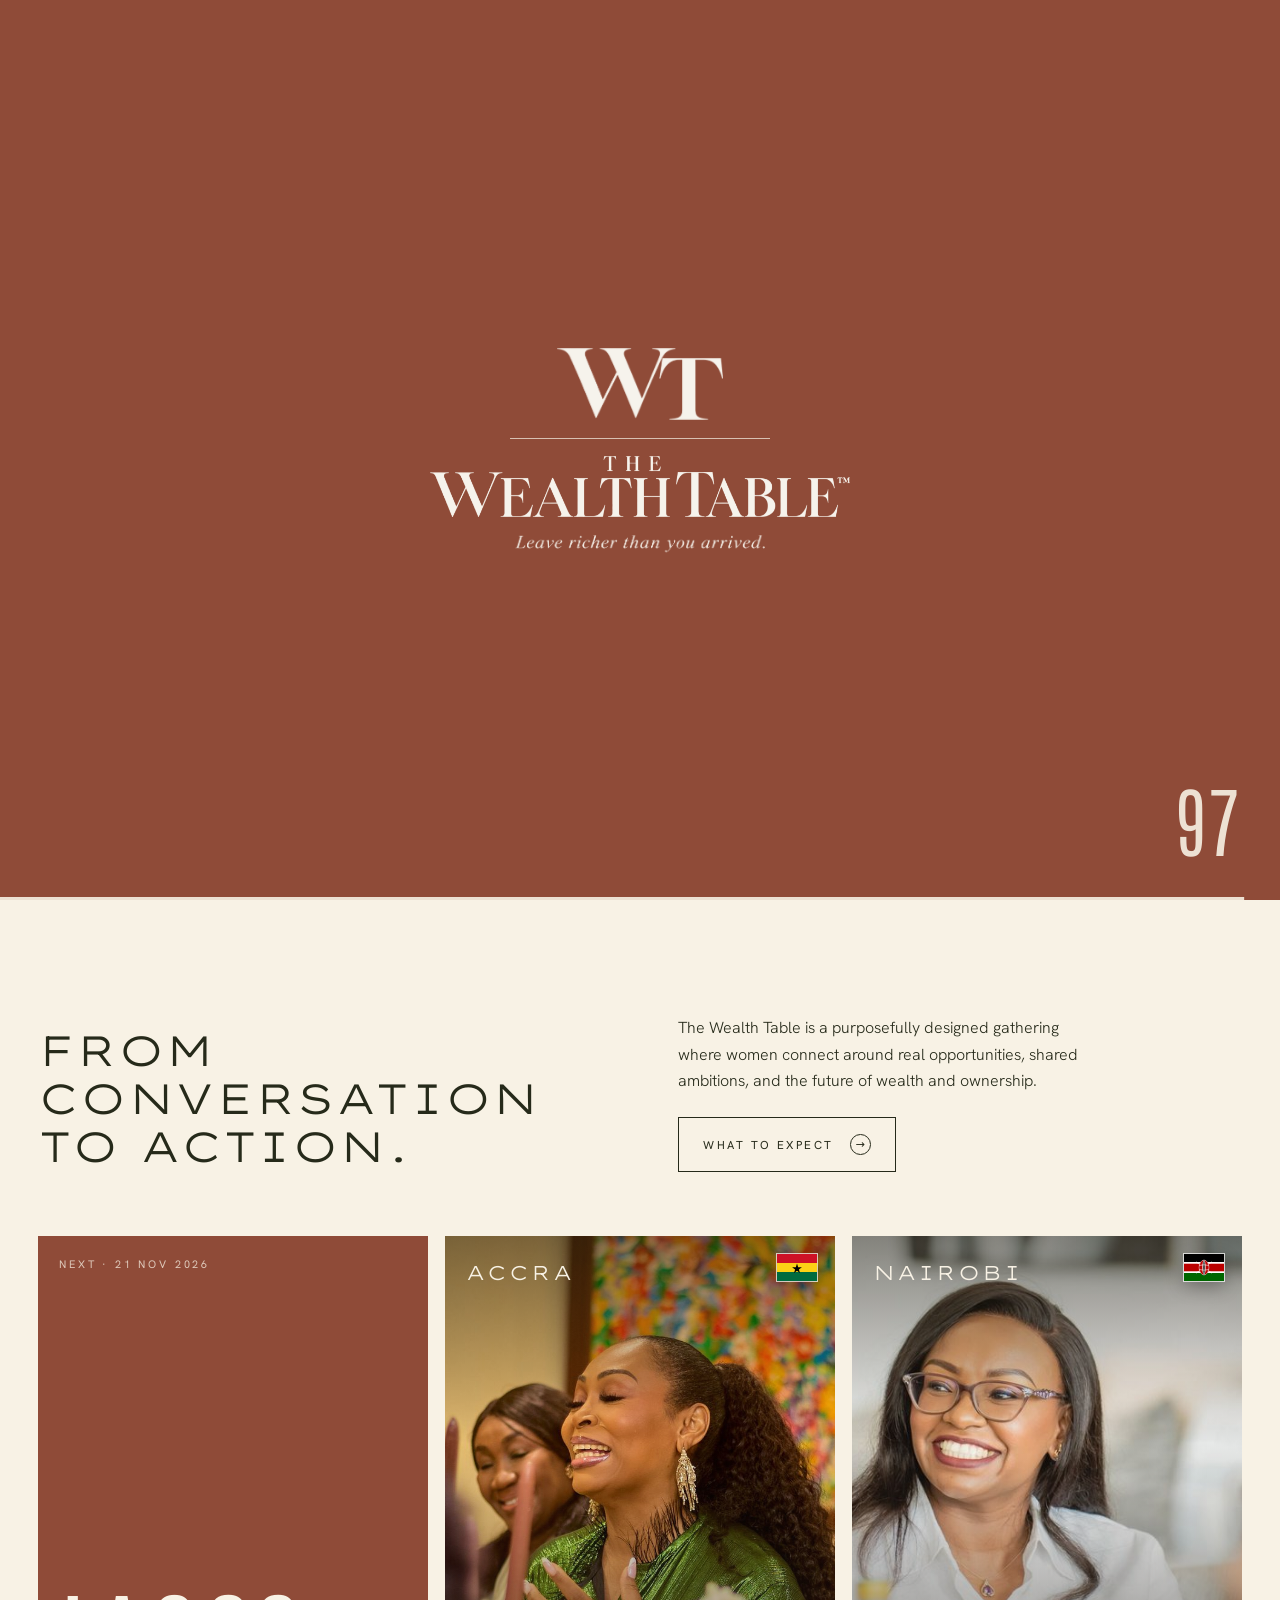
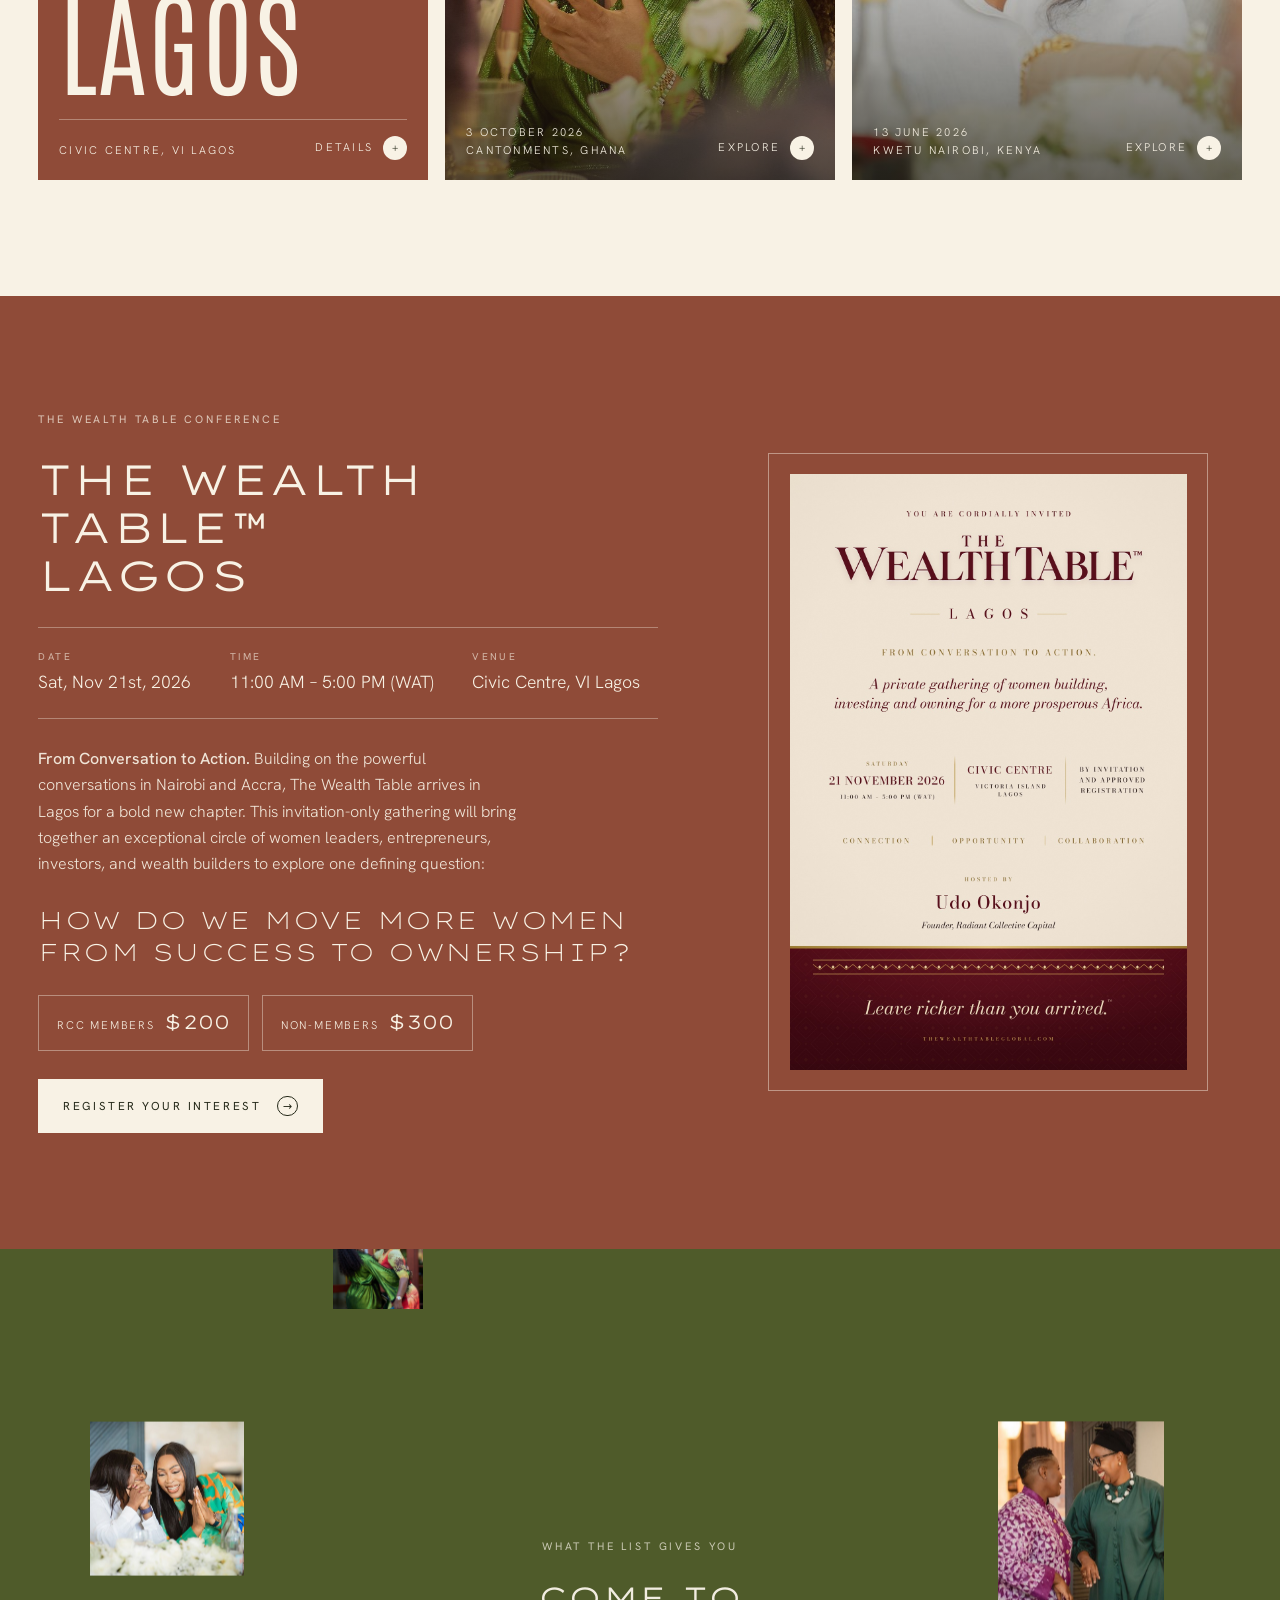
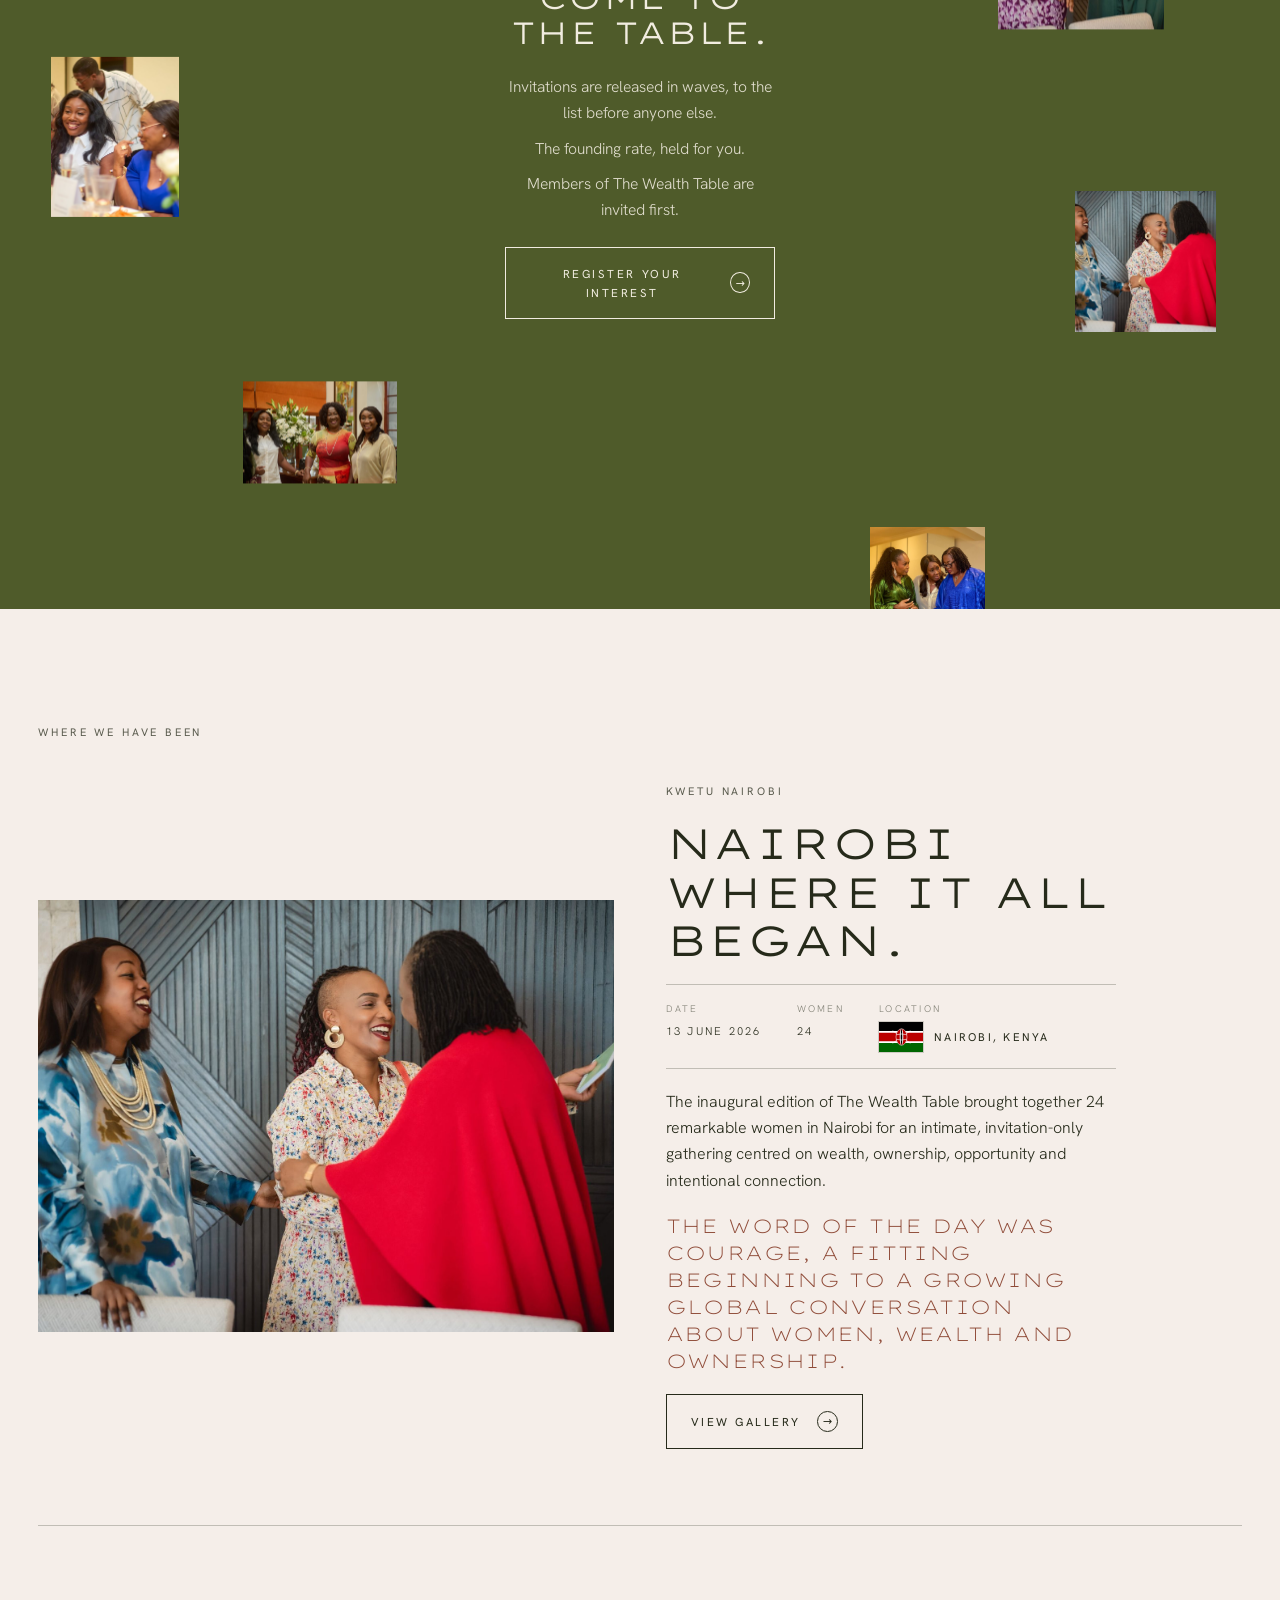
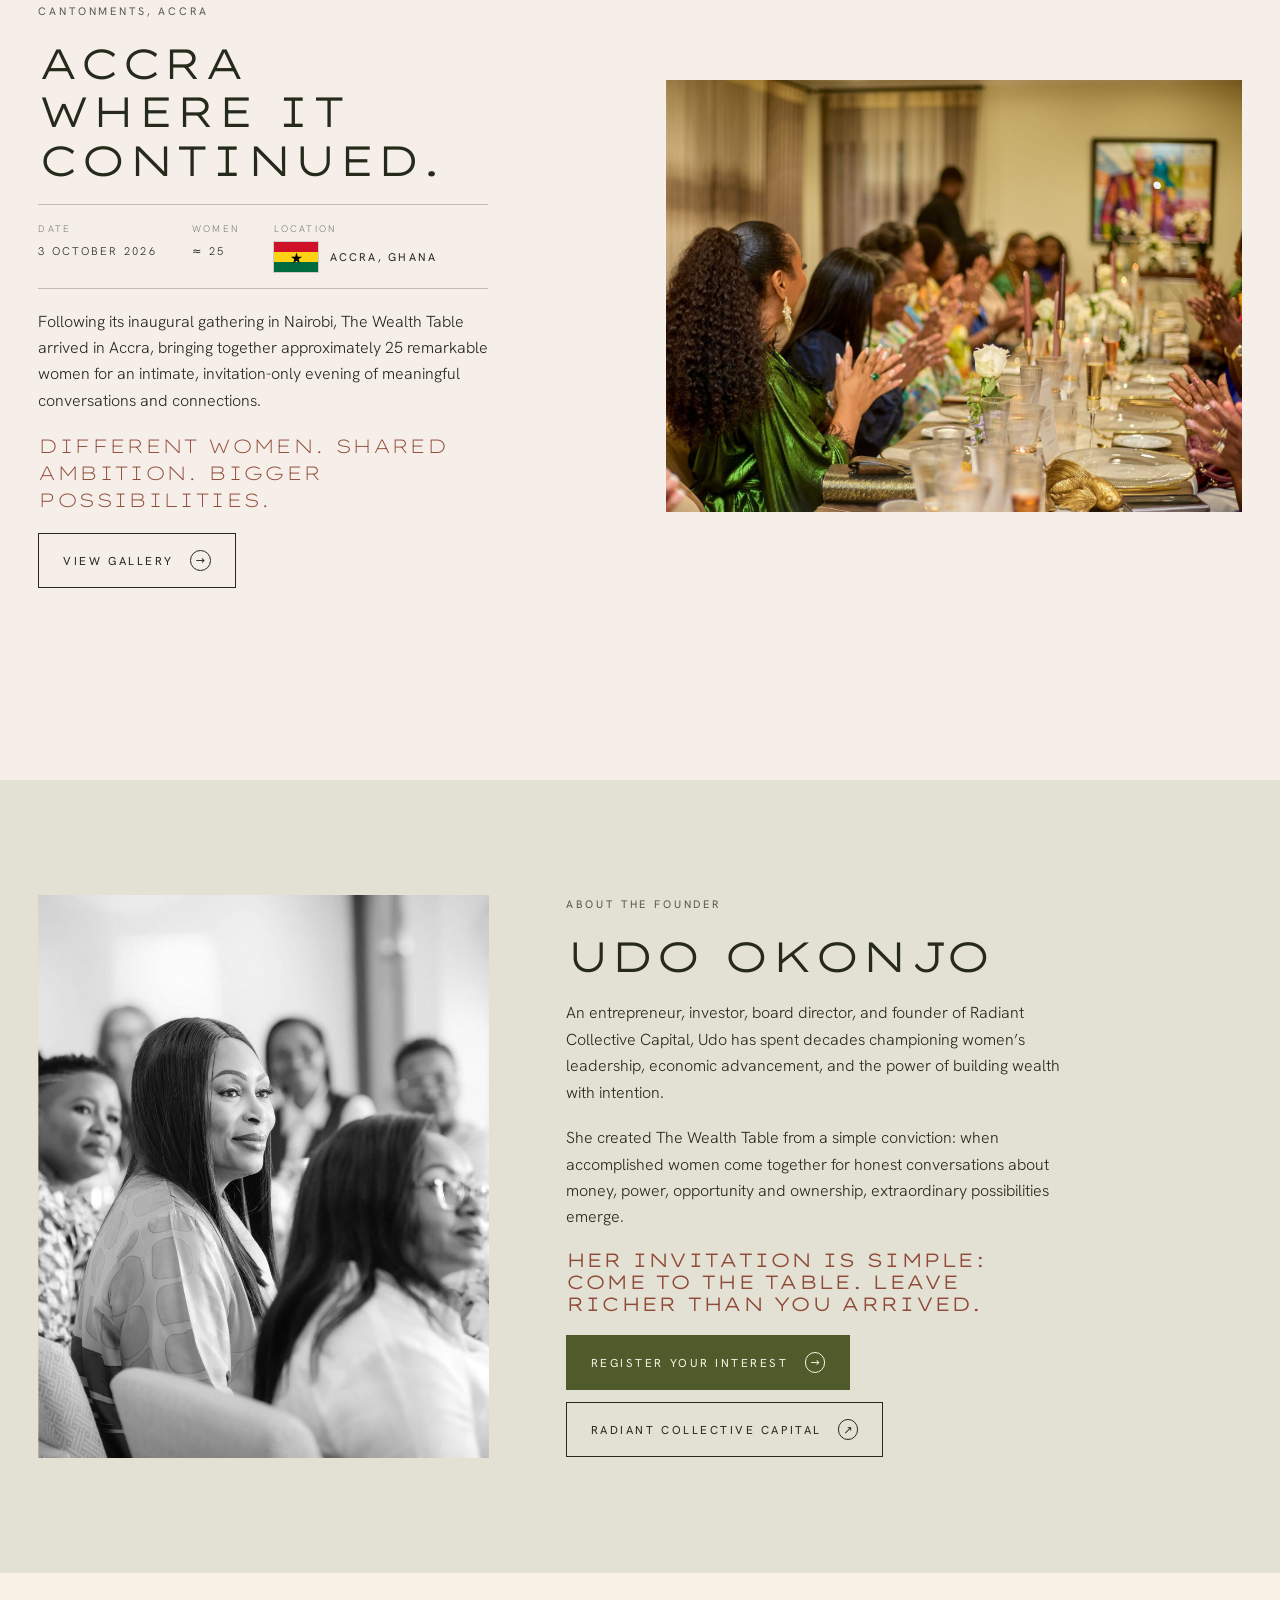
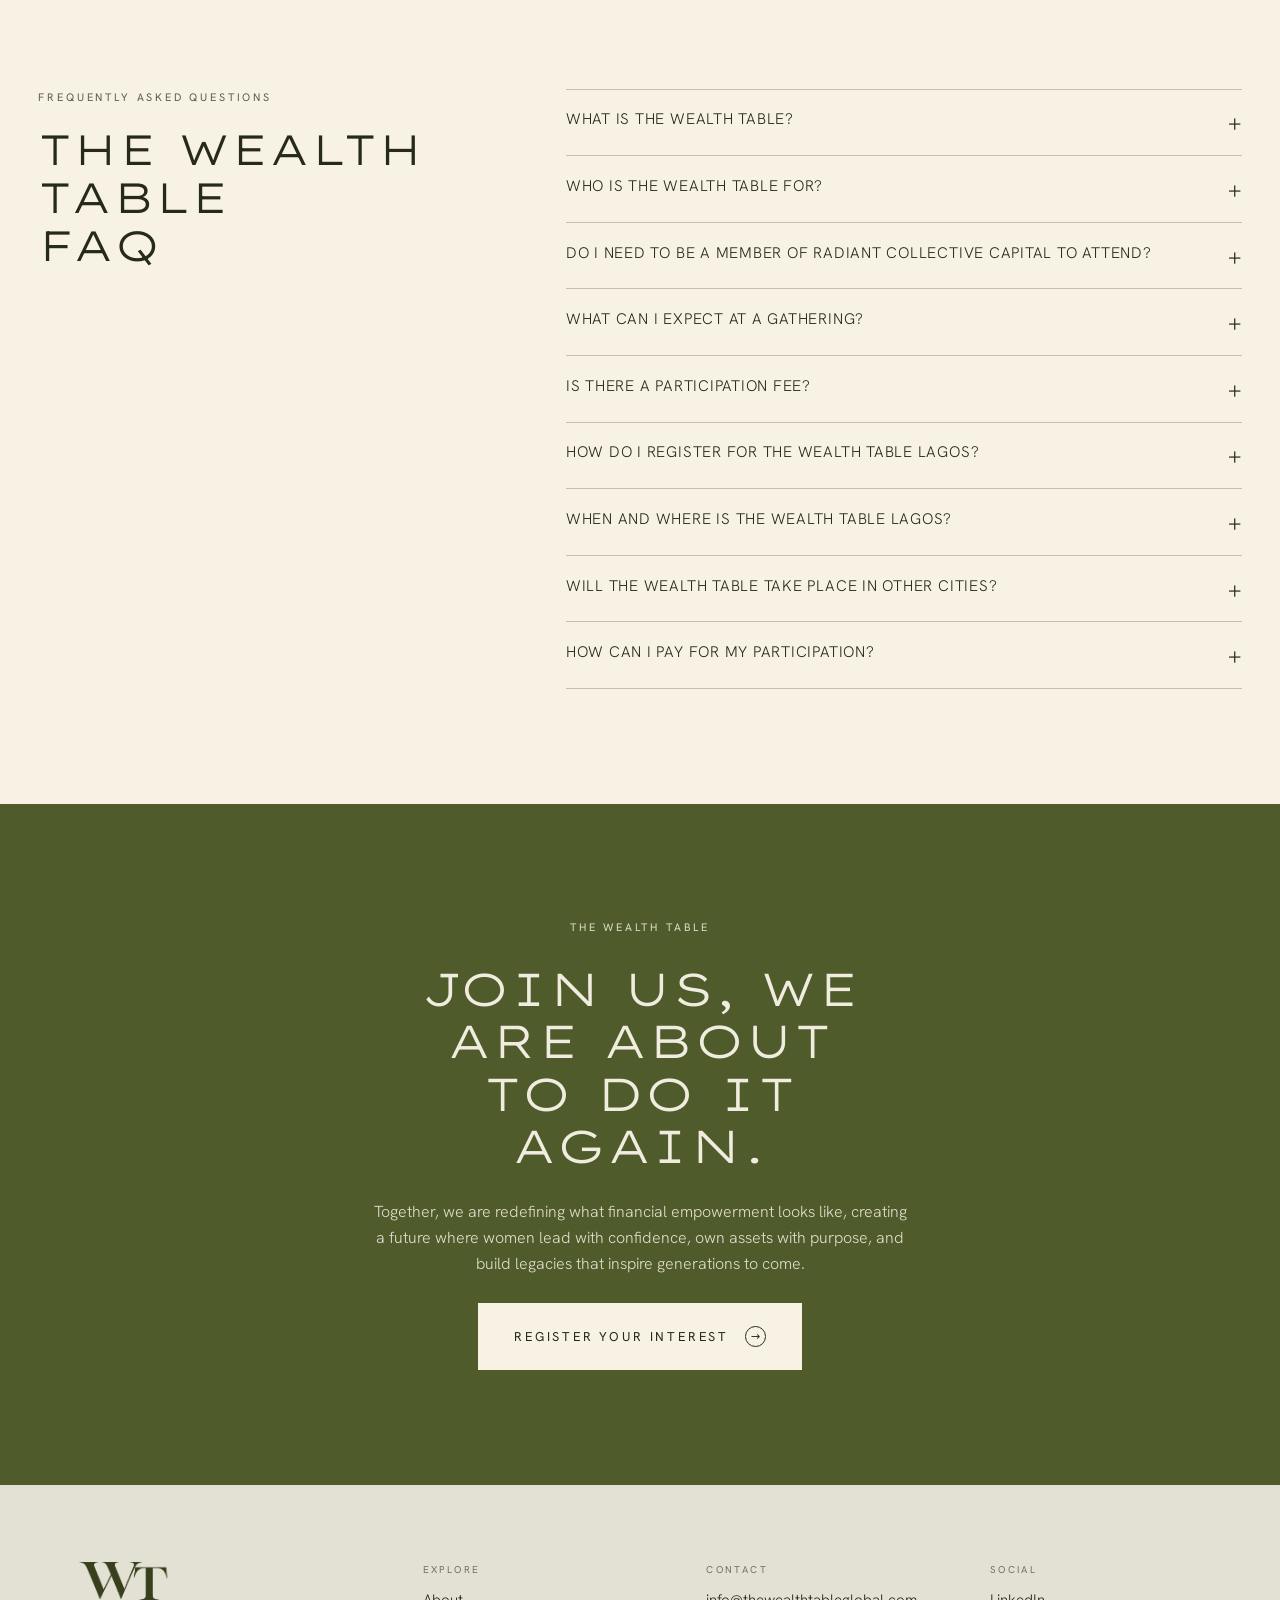
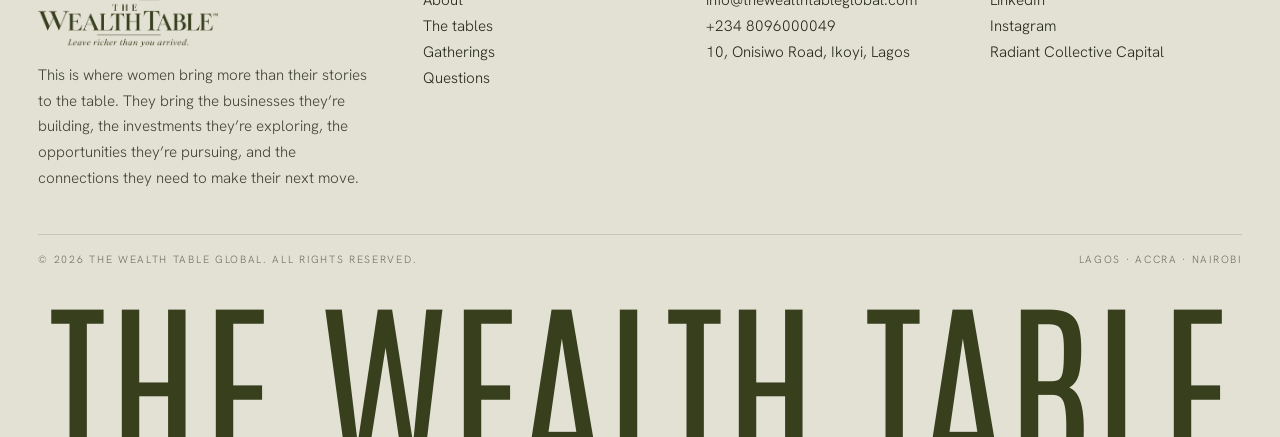
==== commit d0d9a93a: "Site: plain translucent/rectangular Register buttons, no Nigeria flag, white favicon, hero video sup" ====
--- a/index.html
+++ b/index.html
@@ -7,7 +7,8 @@
 <meta name="description" content="An invitation-only gathering where women connect around real opportunities, shared ambitions and the future of wealth and ownership. Nairobi, Accra, Lagos.">
 <meta name="theme-color" content="#8f4b38">
 <link rel="apple-touch-icon" href="assets/img/apple-touch-icon.png">
-<link rel="icon" href="assets/img/logo/wt-monogram-olive.png">
+<link rel="icon" type="image/png" href="assets/img/favicon-white.png" media="(prefers-color-scheme: dark)">
+<link rel="icon" type="image/png" href="assets/img/favicon-dark.png" media="(prefers-color-scheme: light)">
 <meta property="og:type" content="website">
 <meta property="og:title" content="The Wealth Table | Leave richer than you arrived.">
 <meta property="og:description" content="An invitation-only gathering where women connect around real opportunities, shared ambitions and the future of wealth and ownership. Nairobi, Accra, Lagos.">
@@ -65,7 +66,7 @@
       <div class="r" data-reveal style="--d:120"><p>The Wealth Table is a purposefully designed gathering where women connect around real opportunities, shared ambitions, and the future of wealth and ownership.</p><a class="btn" href="#faq" style="justify-self:start">What to expect <i>→</i></a></div>
     </div>
     <div class="cards" id="tables">
-      <a class="tcard solid" href="#lagos" data-reveal><span class="tag">Next · 21 Nov 2026</span><span class="chip"><i class="flag"><img src="assets/img/flags/ng.svg" alt="Flag of Nigeria" width="90" height="60"></i></span><span class="big">Lagos</span><div class="b"><span>Civic Centre, VI Lagos</span><span>Details <i>+</i></span></div></a>
+      <a class="tcard solid" href="#lagos" data-reveal><span class="tag">Next · 21 Nov 2026</span><span class="big">Lagos</span><div class="b"><span>Civic Centre, VI Lagos</span><span>Details <i>+</i></span></div></a>
       <a class="tcard" href="#gatherings" data-reveal style="--d:100"><img src="assets/img/photos/a-6823-sm.jpg" alt="A guest speaking animatedly in Accra" width="770" height="900" loading="lazy" decoding="async" style="object-position:50% 25%"><span class="chip"><i class="flag"><img src="assets/img/flags/gh.svg" alt="Flag of Ghana" width="90" height="60"></i></span><h3>Accra</h3><div class="b"><span>3 October 2026<br>Cantonments, Ghana</span><span>Explore <i>+</i></span></div></a>
       <a class="tcard" href="#gatherings" data-reveal style="--d:200"><img src="assets/img/photos/n-10857-sm.jpg" alt="A guest smiling at the table in Nairobi" width="900" height="600" loading="lazy" decoding="async" style="object-position:36% 40%"><span class="chip"><i class="flag"><img src="assets/img/flags/ke.svg" alt="Flag of Kenya" width="90" height="60"></i></span><h3>Nairobi</h3><div class="b"><span>13 June 2026<br>Kwetu Nairobi, Kenya</span><span>Explore <i>+</i></span></div></a>
     </div>
@@ -76,7 +77,7 @@
       <div class="tx">
         <p class="tag">The Wealth Table Conference</p>
         <h2 class="H" data-reveal>The Wealth Table™<br>Lagos</h2>
-        <div class="facts"><div><b>Date</b><span>Sat, Nov 21st, 2026</span></div><div><b>Time</b><span>11:00 AM – 5:00 PM (WAT)</span></div><div><b>Venue</b><span class="loc"><i class="flag"><img src="assets/img/flags/ng.svg" alt="Flag of Nigeria" width="90" height="60"></i> Civic Centre, VI Lagos</span></div></div>
+        <div class="facts"><div><b>Date</b><span>Sat, Nov 21st, 2026</span></div><div><b>Time</b><span>11:00 AM – 5:00 PM (WAT)</span></div><div><b>Venue</b><span>Civic Centre, VI Lagos</span></div></div>
         <p style="max-width:54ch;opacity:.92"><b style="font-weight:500">From Conversation to Action.</b> Building on the powerful conversations in Nairobi and Accra, The Wealth Table arrives in Lagos for a bold new chapter. This invitation-only gathering will bring together an exceptional circle of women leaders, entrepreneurs, investors, and wealth builders to explore one defining question:</p>
         <p class="q">How do we move more women from success to ownership?</p>
         <div class="fees"><div>RCC members<b>$200</b></div><div>Non-members<b>$300</b></div></div>
--- a/assets/css/site.css
+++ b/assets/css/site.css
@@ -21,7 +21,7 @@
 
 /* THE NAV: 600 x 50, fixed, centred, glass, 5px radius (measured on Ballena) */
 .nav{position:fixed;top:13px;left:50%;transform:translateX(-50%);width:min(600px,calc(100vw - 20px));height:50px;z-index:100;border-radius:5px;display:grid;grid-template-columns:1fr auto 1fr;align-items:center;padding:0 .75rem 0 .2rem;color:var(--fg,#f8f2e5);background:var(--nb,rgba(3,9,13,.19));backdrop-filter:blur(25px);-webkit-backdrop-filter:blur(25px);transition:background .6s var(--ease),color .6s var(--ease)}
-.nav .reg{justify-self:start;height:42px;display:flex;align-items:center;padding:0 1rem;border:1px solid currentColor;border-radius:3px;font-size:.6rem;letter-spacing:.2em;text-transform:uppercase;font-weight:500;margin-left:.15rem;white-space:nowrap;transition:background .3s,color .3s}
+.nav .reg{justify-self:start;height:42px;display:flex;align-items:center;padding:0 1rem;border:1px solid currentColor;border-radius:0;font-size:.6rem;letter-spacing:.2em;text-transform:uppercase;font-weight:500;margin-left:.15rem;white-space:nowrap;transition:background .3s,color .3s}
 .nav .reg:hover{background:currentColor}.nav .reg:hover span{color:var(--nbtxt,#262a1a)}
 .nav .logo{justify-self:center;line-height:0;position:relative;height:17px;width:150px}
 .nav .logo img{position:absolute;inset:0;width:100%;height:100%;object-fit:contain;transition:opacity .5s}
@@ -31,7 +31,7 @@
 .menu{position:fixed;inset:0;z-index:300;background:var(--terra);color:#f8f2e5;display:grid;grid-template-rows:auto 1fr auto;padding:1.2rem var(--pad) var(--pad);clip-path:inset(0 0 100% 0);visibility:hidden;transition:clip-path .9s cubic-bezier(.76,0,.24,1),visibility 0s .9s}
 .menu.open{clip-path:inset(0);visibility:visible;transition:clip-path .9s cubic-bezier(.76,0,.24,1)}
 .menu .top{display:flex;justify-content:space-between;align-items:center}.menu .top img{height:18px;width:auto}
-.menu .top button{font-size:.68rem;letter-spacing:.24em;text-transform:uppercase;border:1px solid currentColor;padding:.8rem 1.2rem;border-radius:3px}
+.menu .top button{font-size:.68rem;letter-spacing:.24em;text-transform:uppercase;border:1px solid currentColor;padding:.8rem 1.2rem;border-radius:0}
 .menu nav{align-self:center;display:grid;gap:.1rem}
 .menu nav a{font-family:var(--wide);text-transform:uppercase;font-weight:200;letter-spacing:.03em;font-size:clamp(1.4rem,4vw,3.2rem);line-height:1.3;display:flex;gap:1.4rem;align-items:baseline;transition:padding .5s var(--ease),opacity .3s}
 .menu nav a small{font:400 .66rem var(--sans);letter-spacing:.2em;opacity:.55;width:2rem}
@@ -46,7 +46,7 @@
 .hero h1{position:relative;z-index:2;font-family:var(--wide);font-weight:200;text-transform:uppercase;font-size:clamp(1.5rem,3.7vw,4.6rem);line-height:1.18;letter-spacing:.02em;padding:0 var(--pad)}
 .hero h1 .mask:nth-child(2){padding-left:clamp(1.5rem,15vw,20rem)}
 .hero .sub{position:relative;z-index:2;margin:1.6rem var(--pad) 0 clamp(1.1rem,15vw,20rem);max-width:38ch;font-size:1.02rem}
-.dock{position:absolute;z-index:3;left:50%;bottom:clamp(1rem,3.6vh,2.4rem);transform:translateX(-50%);width:min(860px,calc(100vw - 2*var(--pad)));display:grid;grid-template-columns:1fr auto;background:rgba(248,242,229,.94);color:var(--ink);border-radius:4px;overflow:hidden;text-align:left}
+.dock{position:absolute;z-index:3;left:50%;bottom:clamp(1rem,3.6vh,2.4rem);transform:translateX(-50%);width:min(860px,calc(100vw - 2*var(--pad)));display:grid;grid-template-columns:1fr auto;background:rgba(248,242,229,.94);color:var(--ink);border-radius:0;overflow:hidden;text-align:left}
 .dock .t{display:grid;gap:.1rem;padding:.85rem 1.4rem}
 .dock .t b{font-weight:400;font-size:.6rem;letter-spacing:.24em;text-transform:uppercase;opacity:.6}
 .dock .t span{font-family:var(--wide);font-weight:300;text-transform:uppercase;letter-spacing:.04em;font-size:clamp(.78rem,1.4vw,1.15rem)}
@@ -59,7 +59,7 @@
 .state .r{display:grid;gap:1.4rem;max-width:46ch}
 @media(max-width:820px){.state{grid-template-columns:1fr}}
 .cards{display:grid;grid-template-columns:repeat(3,1fr);gap:clamp(.7rem,1.4vw,1.2rem);margin-top:clamp(2.4rem,5vw,4.4rem)}
-.tcard{position:relative;aspect-ratio:3/4.2;overflow:hidden;color:#f8f2e5;display:flex;flex-direction:column;justify-content:space-between;padding:1.3rem;border-radius:2px}
+.tcard{position:relative;aspect-ratio:3/4.2;overflow:hidden;color:#f8f2e5;display:flex;flex-direction:column;justify-content:space-between;padding:1.3rem;border-radius:0}
 .tcard>img{position:absolute;inset:0;width:100%;height:100%;object-fit:cover;transition:transform 1.4s var(--ease);z-index:0}
 .tcard:hover>img{transform:scale(1.05)}
 .tcard::after{content:"";position:absolute;inset:0;background:linear-gradient(180deg,rgba(30,26,16,.5),rgba(30,26,16,0) 38%,rgba(30,26,16,.68));z-index:1}
@@ -177,7 +177,7 @@
 .tcard .chip{position:absolute;top:1.1rem;right:1.1rem;z-index:3}
 
 /* ---- flags ---- */
-.flag{display:inline-block;width:34px;height:23px;border-radius:3px;overflow:hidden;box-shadow:0 0 0 1px rgba(38,42,26,.18);vertical-align:middle;flex:none}
+.flag{display:inline-block;width:34px;height:23px;border-radius:0;overflow:hidden;box-shadow:0 0 0 1px rgba(38,42,26,.18);vertical-align:middle;flex:none}
 .flag img{width:100%;height:100%;object-fit:cover}
 .flag.lg{width:44px;height:30px}
 .tcard .chip .flag{width:40px;height:27px;box-shadow:0 0 0 1px rgba(255,255,255,.7),0 6px 18px rgba(0,0,0,.3)}
@@ -223,3 +223,9 @@
 .gnav a{font-family:var(--wide);font-weight:200;text-transform:uppercase;letter-spacing:.04em;font-size:clamp(1rem,2vw,1.6rem);display:flex;gap:1rem;align-items:center}
 .gnav a:hover{color:var(--terra)}
 .menu nav a.nextbox small{width:auto;display:block;font:400 .62rem var(--sans);letter-spacing:.18em;opacity:.6;margin-bottom:.25rem}
+
+/* ---- hero video ---- */
+.hero .bgi video{position:absolute;inset:0;width:100%;height:100%;object-fit:cover;opacity:0;transform:scale(1.3);transition:opacity 1.6s ease,transform 3.6s cubic-bezier(.22,1,.36,1) .2s}
+.is-loaded .hero .bgi video{transform:scale(1)}
+.hero .bgi video.on{opacity:1}
+@media (prefers-reduced-motion:reduce){.hero .bgi video{display:none}}
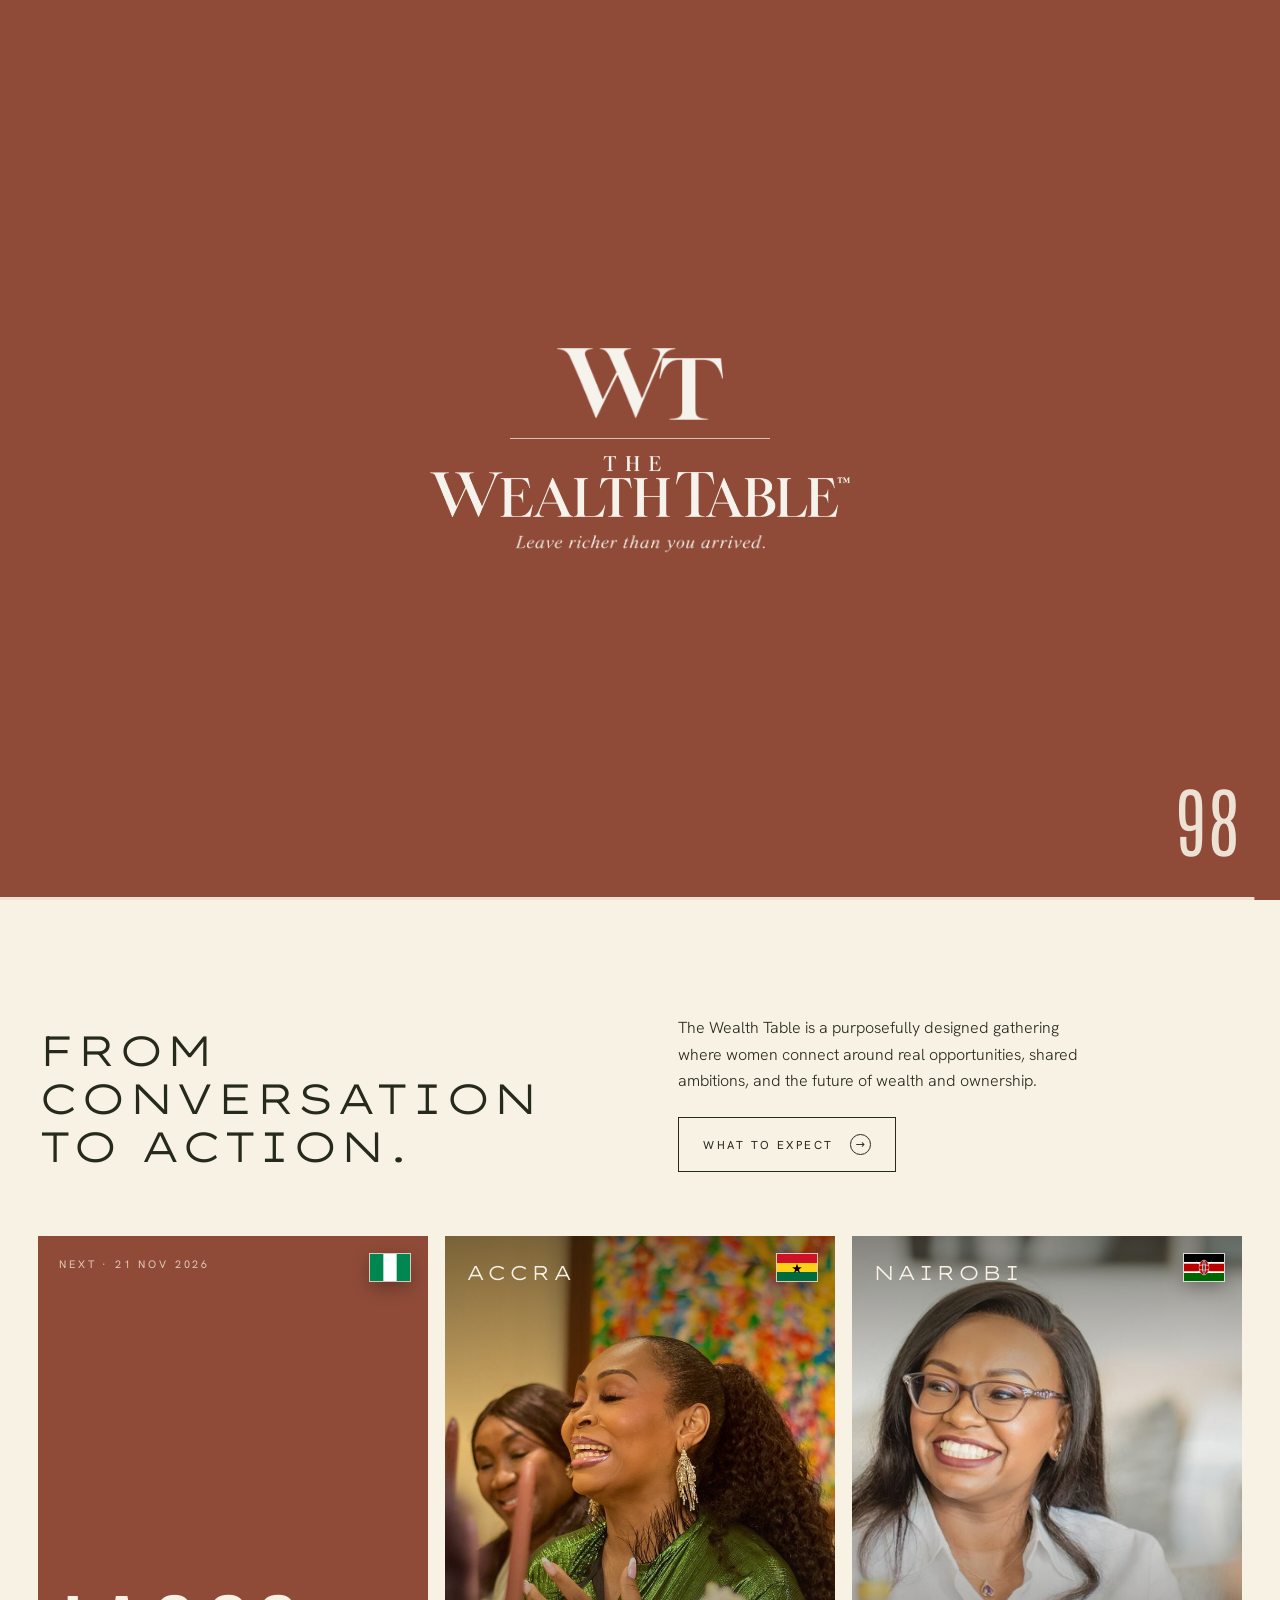
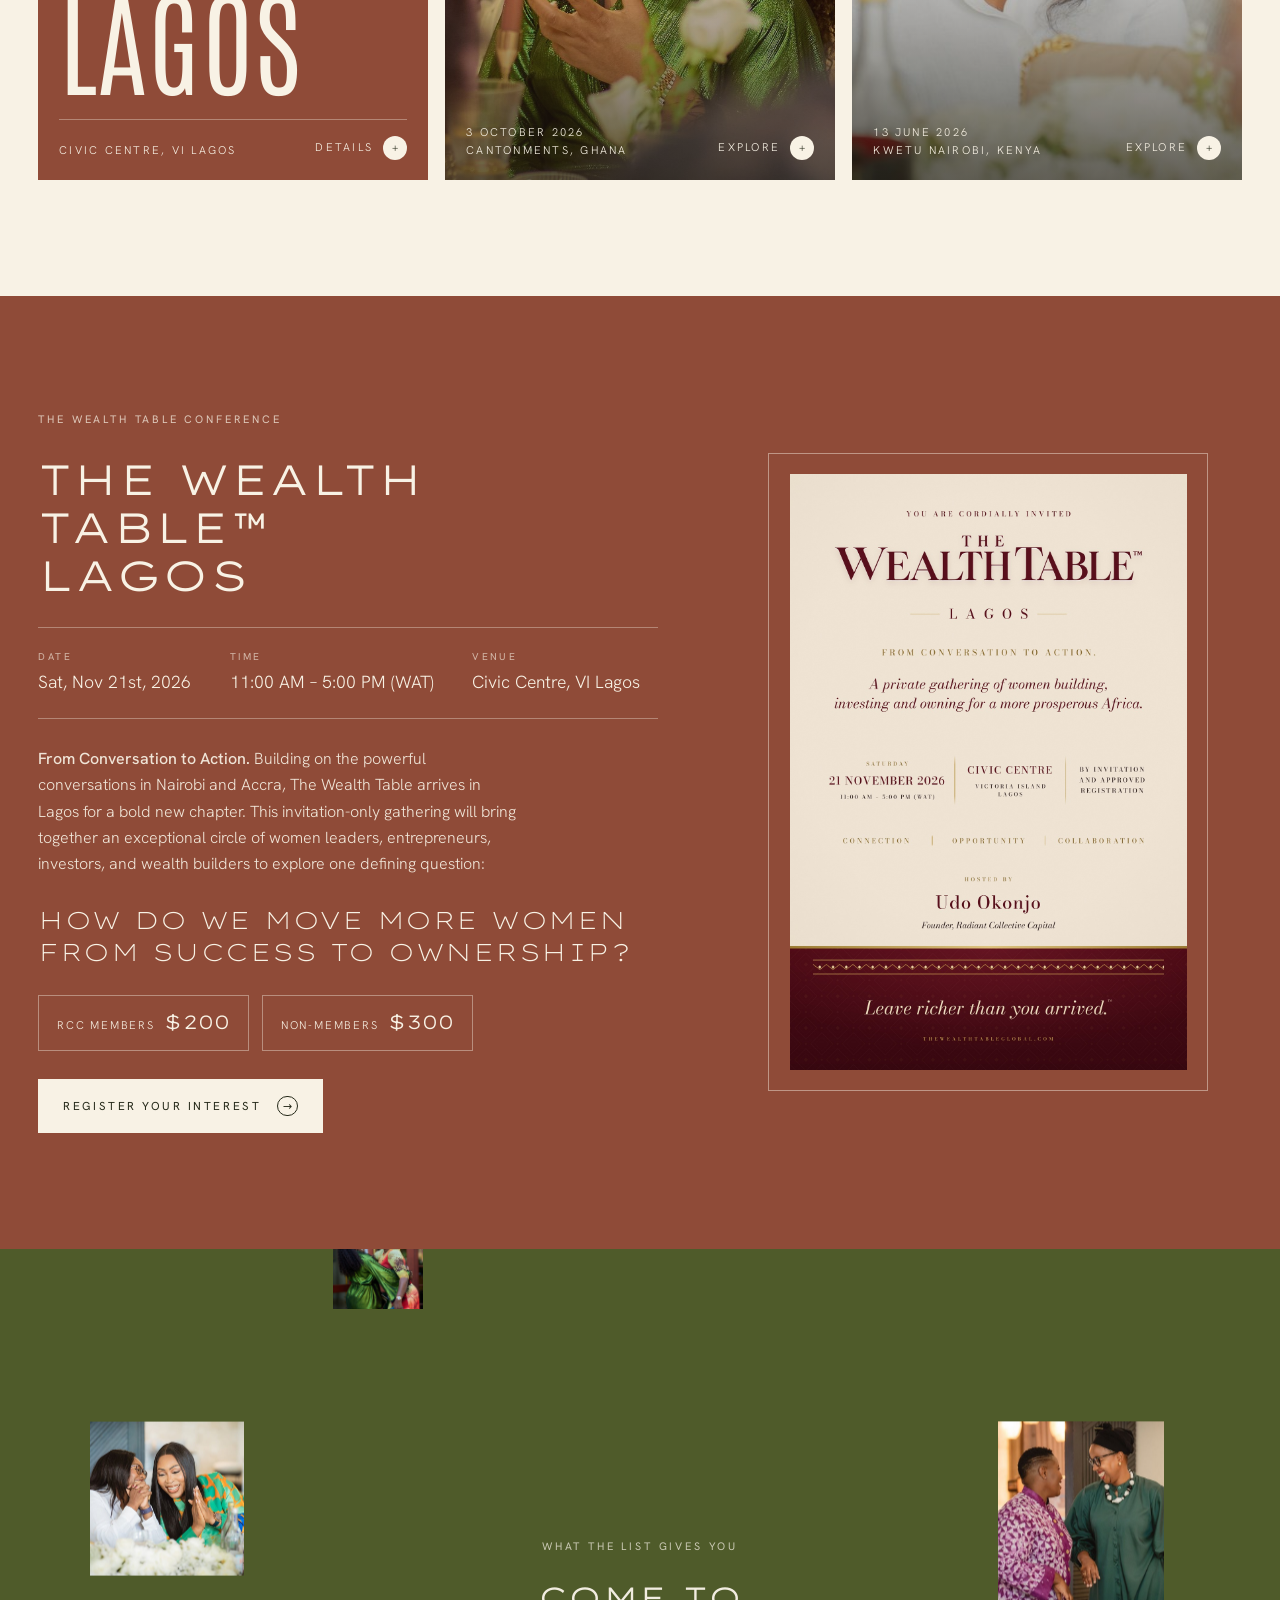
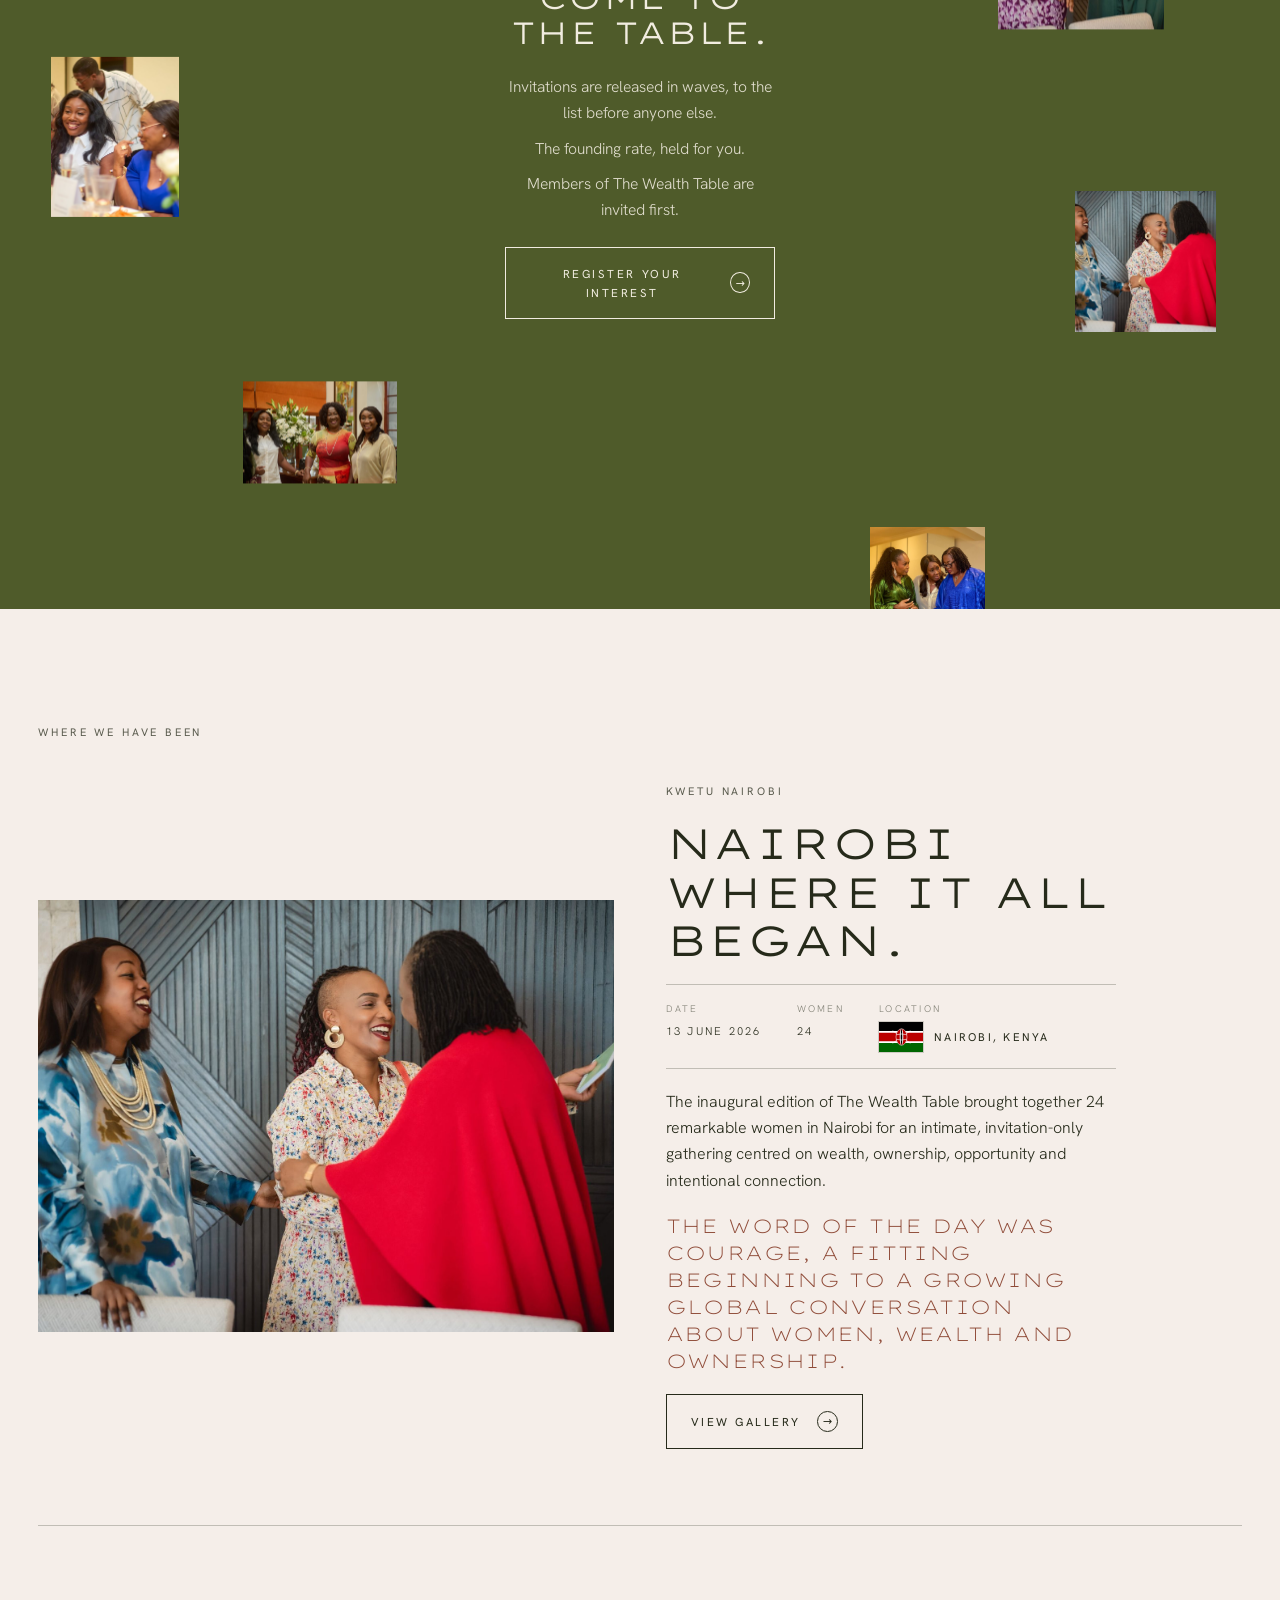
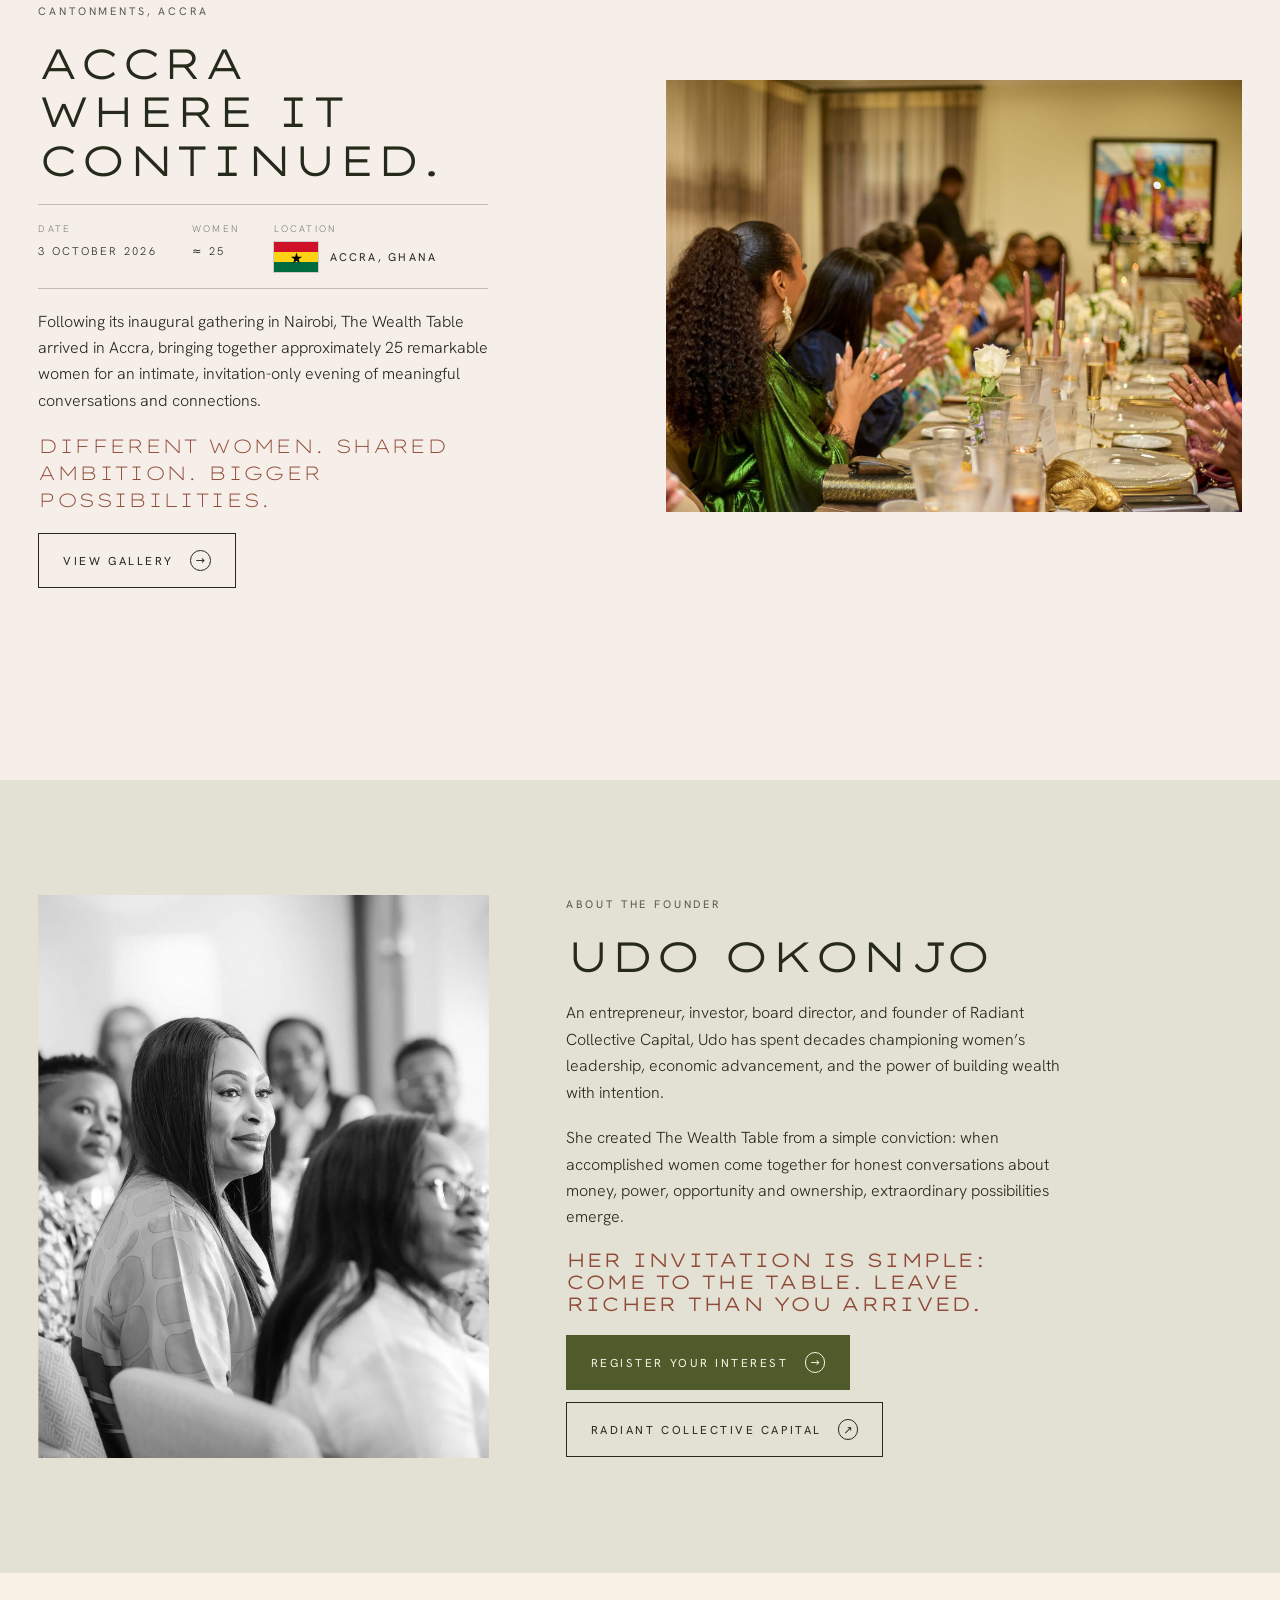
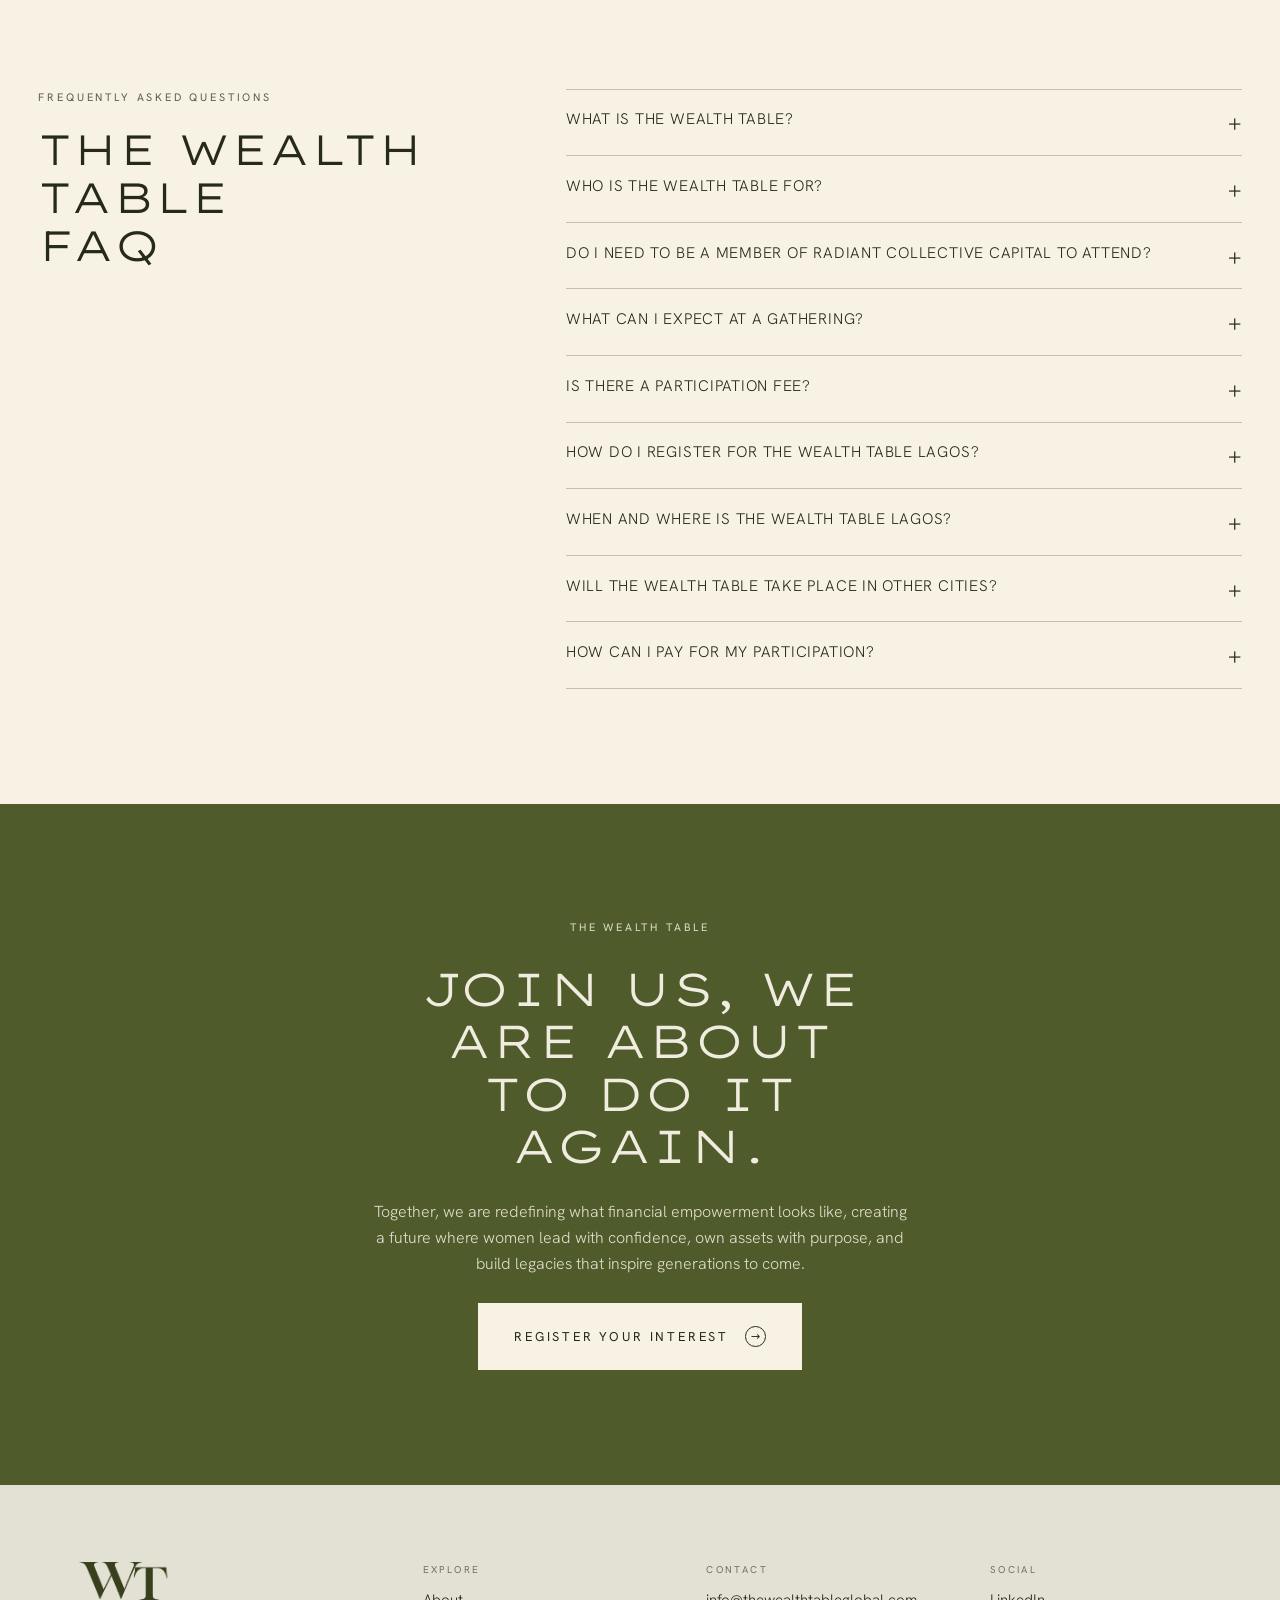
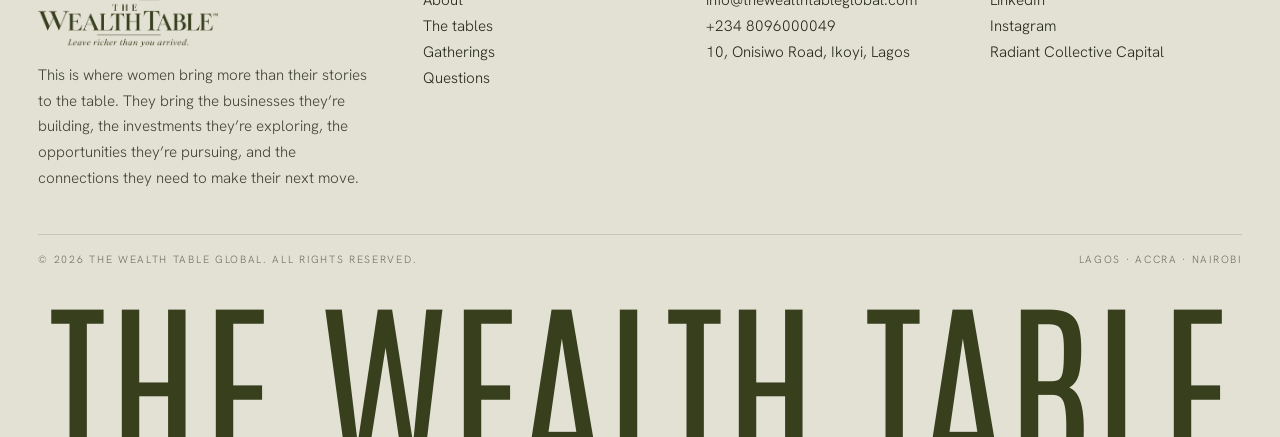
==== commit 3ed3f39d: "Hero video, Lagos flag on card, cache-busted assets, mobile fixes, poster v2 Co-Authored-By: Claude " ====
--- a/index.html
+++ b/index.html
@@ -17,8 +17,8 @@
 <script type="application/ld+json">{"@context": "https://schema.org", "@type": "Event", "name": "The Wealth Table Lagos", "startDate": "2026-11-21T11:00:00+01:00", "endDate": "2026-11-21T17:00:00+01:00", "eventAttendanceMode": "https://schema.org/OfflineEventAttendanceMode", "eventStatus": "https://schema.org/EventScheduled", "location": {"@type": "Place", "name": "Civic Centre", "address": {"@type": "PostalAddress", "addressLocality": "Victoria Island, Lagos", "addressCountry": "NG"}}, "description": "An invitation-only gathering of women leaders, entrepreneurs, investors and wealth builders exploring one question: how do we move more women from success to ownership?", "organizer": {"@type": "Organization", "name": "The Wealth Table Global", "url": "/"}, "offers": [{"@type": "Offer", "name": "RCC member", "price": "200", "priceCurrency": "USD"}, {"@type": "Offer", "name": "Non-member", "price": "300", "priceCurrency": "USD"}]}</script>
 <script>if(matchMedia("(prefers-reduced-motion: reduce)").matches)document.documentElement.classList.remove("is-loading")</script>
 <link rel="stylesheet" href="assets/fonts/fonts.css">
-<link rel="stylesheet" href="assets/css/base.css">
-<link rel="stylesheet" href="assets/css/site.css">
+<link rel="stylesheet" href="assets/css/base.css?v=a5abfa16">
+<link rel="stylesheet" href="assets/css/site.css?v=b6b1b079">
 </head>
 <body>
 <a class="skip" href="#about">Skip to content</a>
@@ -51,7 +51,7 @@
 </div>
 <main id="top">
   <section class="hero" data-nb="rgba(3,9,13,.19)" data-fg="cream">
-    <div class="bgi"><img src="assets/img/photos/a-6797.jpg" alt="Guests chatting at a candlelit table in Accra" width="1600" height="1155" fetchpriority="high" style="object-position:50% 55%"></div>
+    <div class="bgi"><img src="assets/img/photos/a-6797.jpg" alt="Guests chatting at a candlelit table in Accra" width="1600" height="1155" fetchpriority="high" style="object-position:50% 55%"><video class="hero-video" muted playsinline loop preload="auto" aria-hidden="true" tabindex="-1" poster="assets/img/photos/a-6797.jpg"><source src="assets/video/hero.mp4" type="video/mp4"></video></div>
     <h1><span class="mask"><span style="--d:300">Leave richer</span></span><span class="mask"><span style="--d:440">than you arrived.</span></span></h1>
     <p class="sub"><span class="mask"><span style="--d:760">An invitation-only gathering of women building, investing and owning.</span></span></p>
     <a class="dock" href="#" data-luma aria-label="Register your interest for The Wealth Table Lagos">
@@ -66,7 +66,7 @@
       <div class="r" data-reveal style="--d:120"><p>The Wealth Table is a purposefully designed gathering where women connect around real opportunities, shared ambitions, and the future of wealth and ownership.</p><a class="btn" href="#faq" style="justify-self:start">What to expect <i>→</i></a></div>
     </div>
     <div class="cards" id="tables">
-      <a class="tcard solid" href="#lagos" data-reveal><span class="tag">Next · 21 Nov 2026</span><span class="big">Lagos</span><div class="b"><span>Civic Centre, VI Lagos</span><span>Details <i>+</i></span></div></a>
+      <a class="tcard solid" href="#lagos" data-reveal><span class="chip"><i class="flag"><img src="assets/img/flags/ng.svg" alt="Flag of Nigeria" width="90" height="60"></i></span><span class="tag">Next · 21 Nov 2026</span><span class="big">Lagos</span><div class="b"><span>Civic Centre, VI Lagos</span><span>Details <i>+</i></span></div></a>
       <a class="tcard" href="#gatherings" data-reveal style="--d:100"><img src="assets/img/photos/a-6823-sm.jpg" alt="A guest speaking animatedly in Accra" width="770" height="900" loading="lazy" decoding="async" style="object-position:50% 25%"><span class="chip"><i class="flag"><img src="assets/img/flags/gh.svg" alt="Flag of Ghana" width="90" height="60"></i></span><h3>Accra</h3><div class="b"><span>3 October 2026<br>Cantonments, Ghana</span><span>Explore <i>+</i></span></div></a>
       <a class="tcard" href="#gatherings" data-reveal style="--d:200"><img src="assets/img/photos/n-10857-sm.jpg" alt="A guest smiling at the table in Nairobi" width="900" height="600" loading="lazy" decoding="async" style="object-position:36% 40%"><span class="chip"><i class="flag"><img src="assets/img/flags/ke.svg" alt="Flag of Kenya" width="90" height="60"></i></span><h3>Nairobi</h3><div class="b"><span>13 June 2026<br>Kwetu Nairobi, Kenya</span><span>Explore <i>+</i></span></div></a>
     </div>
@@ -83,7 +83,7 @@
         <div class="fees"><div>RCC members<b>$200</b></div><div>Non-members<b>$300</b></div></div>
         <div><a class="btn fill" href="#" data-luma>Register your interest <i>→</i></a></div>
       </div>
-      <div class="pf" data-reveal><img src="assets/img/poster-lagos.jpg" alt="The Wealth Table Lagos invitation: Saturday 21 November 2026, Civic Centre, Victoria Island" width="1200" height="1800" loading="lazy" decoding="async"></div>
+      <div class="pf" data-reveal><img src="assets/img/poster-lagos-v2.jpg" alt="The Wealth Table Lagos invitation: Saturday 21 November 2026, Civic Centre, Victoria Island" width="1200" height="1800" loading="lazy" decoding="async"></div>
     </div>
   </section>
 
@@ -157,7 +157,7 @@
   <div class="fb"><span>© 2026 The Wealth Table Global. All rights reserved.</span><span>Lagos · Accra · Nairobi</span></div>
   <div class="fw" aria-hidden="true">The Wealth Table</div>
 </footer>
-<script src="assets/js/config.js"></script>
-<script src="assets/js/site.js" defer></script>
+<script src="assets/js/config.js?v=afc36042"></script>
+<script src="assets/js/site.js?v=4b60be8f" defer></script>
 </body>
 </html>
--- a/assets/css/site.css
+++ b/assets/css/site.css
@@ -100,7 +100,7 @@
 .cloud .s5{right:5%;top:46%;width:clamp(90px,11vw,180px);aspect-ratio:1}
 .cloud .s6{left:19%;bottom:4%;width:clamp(90px,12vw,200px);aspect-ratio:3/2}
 .cloud .s7{right:23%;bottom:4%;width:clamp(70px,9vw,150px);aspect-ratio:1}
-@media(max-width:700px){.cloud{min-height:680px}.cloud .s2{display:none}}
+@media(max-width:700px){.cloud{min-height:0;padding:250px 1.4rem}.cloud .s2,.cloud .s4,.cloud .s5{display:none}.cloud .s1{left:6%;top:36px;width:34%}.cloud .s3{right:6%;top:70px;width:30%}.cloud .s6{left:6%;bottom:40px;width:38%}.cloud .s7{right:8%;bottom:70px;width:26%}}
 
 /* gatherings: split rows */
 .gath{display:grid;grid-template-columns:1fr 1fr;gap:clamp(1.4rem,4vw,5rem);align-items:center;padding:clamp(3rem,6vw,5.5rem) 0;border-top:1px solid var(--line)}
